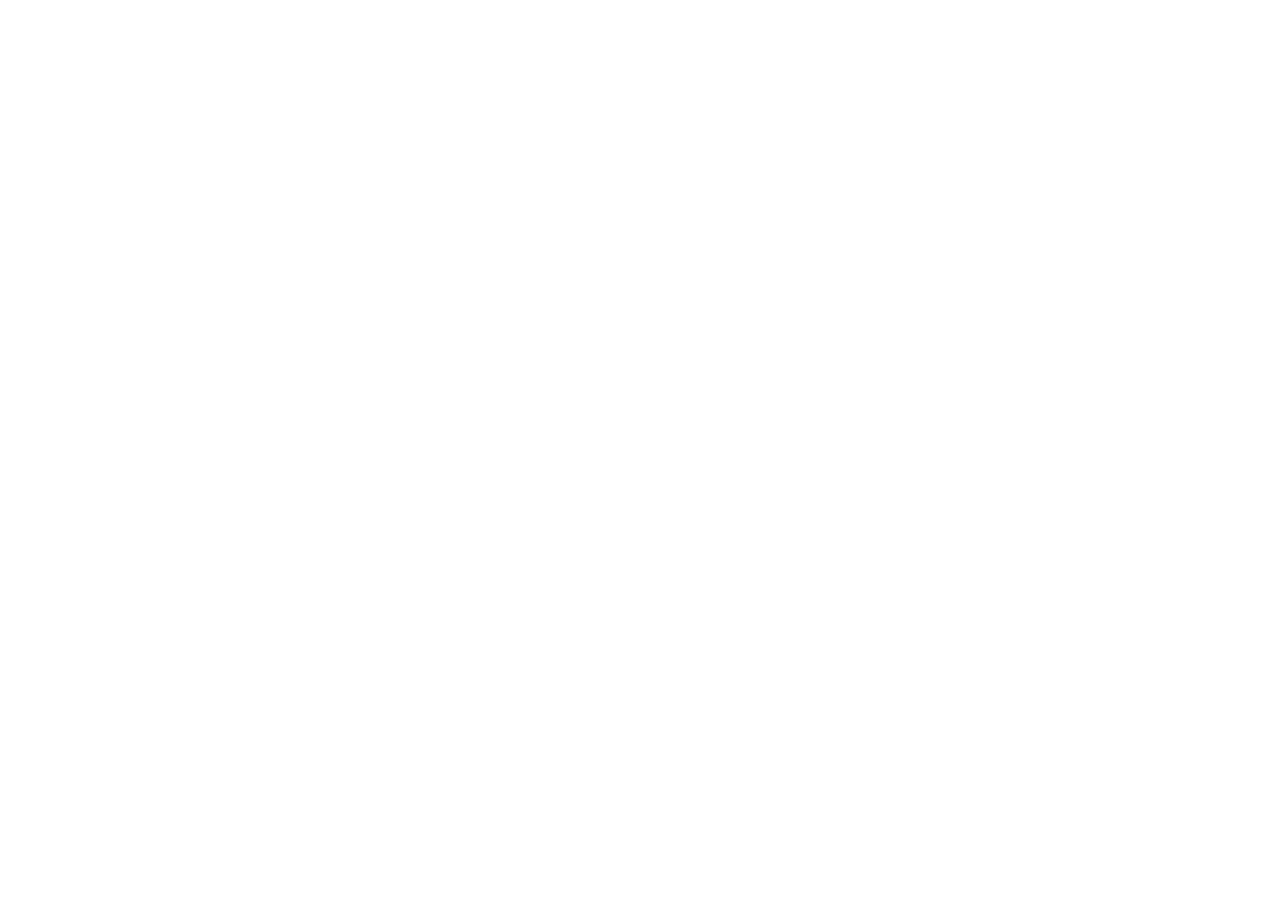
==== index.html @ c8a4242b "first commit" ====
<!DOCTYPE html>
<html lang="en">
<head>
    <meta charset="UTF-8">
    <meta name="viewport" content="width=device-width, initial-scale=1.0">
    <title>Document</title>
    <link rel="stylesheet" href="./main.css">
</head>
<body>
    
</body>
</html>
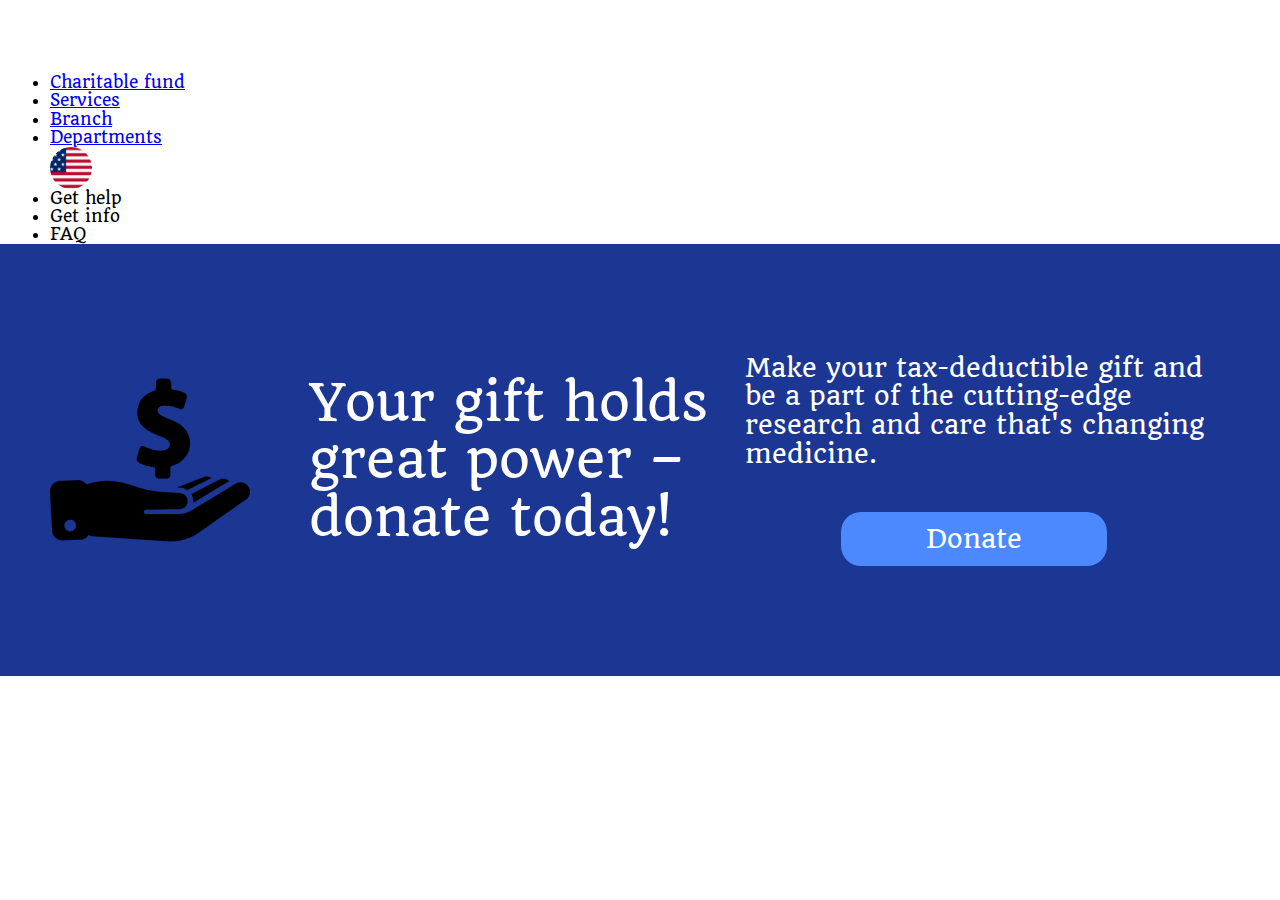
==== commit 8a7d4e69: "section added" ====
--- a/index.html
+++ b/index.html
@@ -1,12 +1,86 @@
 <!DOCTYPE html>
 <html lang="en">
+
 <head>
     <meta charset="UTF-8">
     <meta name="viewport" content="width=device-width, initial-scale=1.0">
     <title>Document</title>
     <link rel="stylesheet" href="./main.css">
 </head>
+
 <body>
-    
+    <header class="site-header">
+        <div class="container">
+            <div class="site-header__inner">
+                <div class="site-header__burger-btn">
+                    <img src="./images/burder-btn.svg" alt="burger btn">
+                </div>
+                <a href="./index.html" class="site-header__logo-link">
+                    <img src="./images/Online-clinic-logo.svg" alt="site logo image" class="site-header__logo-img">
+                </a>
+
+                <ul class="site-header__list">
+                    <li class="site-header__item">
+                        <a href="#" class="site-header__item-link">
+                            Charitable fund
+                        </a>
+                    </li>
+                    <li class="site-header__item">
+                        <a href="#" class="site-header__item-link">
+                            Services
+                        </a>
+                    </li>
+                    <li class="site-header__item">
+                        <a href="#" class="site-header__item-link">
+                            Branch
+                        </a>
+                    </li>
+                    <li class="site-header__item">
+                        <a href="#" class="site-header__item-link">
+                            Departments
+                        </a>
+                    </li>
+                </ul>
+
+                <div class="site-header__main">
+                    <div class="site-header__language-box">
+                        <div class="site-header__language-subitem">
+                            <img class="site-header__language-subitem-logo" src="./images/usa-logo.svg" alt="usa-logo">
+                            <img src="./images/vector-down.svg" alt="vector-down" class="site-header__language-subitem-img">
+                        </div>
+                        <ul class="sublist sublist-three">
+                            <li class="subitem">
+                                <a class="sublink">Get help</a>
+                            </li>
+                            <li class="subitem">
+                                <a class="sublink">Get info</a>
+                            </li>
+                            <li class="subitem">
+                                <a class="sublink">FAQ</a>
+                            </li>
+                        </ul>
+                    </div>
+                </div>
+            </div>
+        </div>
+    </header>
+
+    <main>
+        <section class="medicine-donate">
+            <div class="container">
+                <div class="medicine-donate_inner">
+                    <img src="./images/donate-money.png" alt="donate" class="medicine-donate_inner-img">
+                    <h2 class="medicine-donate_inner_title">Your gift holds great power – donate today!</h2>
+                    <div class="medicine-donate_inner-div">
+                        <p class="medicine-donate_inenr-text">Make your tax-deductible gift and be a part of the
+                            cutting-edge
+                            research and care that's changing medicine.</p>
+                        <button class="medicine-donate_inner_button">Donate</button>
+                    </div>
+                </div>
+            </div>
+        </section>
+    </main>
 </body>
+
 </html>--- a/main.css
+++ b/main.css
@@ -0,0 +1,486 @@
+/*! normalize.css v8.0.1 | MIT License | github.com/necolas/normalize.css */
+
+/* Document
+   ========================================================================== */
+
+/**
+ * 1. Correct the line height in all browsers.
+ * 2. Prevent adjustments of font size after orientation changes in iOS.
+ */
+
+html {
+  line-height: 1.15; /* 1 */
+  -webkit-text-size-adjust: 100%; /* 2 */
+}
+
+/* Sections
+   ========================================================================== */
+
+/**
+ * Remove the margin in all browsers.
+ */
+
+body {
+  margin: 0;
+}
+
+/**
+ * Render the `main` element consistently in IE.
+ */
+
+main {
+  display: block;
+}
+
+/**
+ * Correct the font size and margin on `h1` elements within `section` and
+ * `article` contexts in Chrome, Firefox, and Safari.
+ */
+
+h1 {
+  font-size: 2em;
+  margin: 0.67em 0;
+}
+
+/* Grouping content
+   ========================================================================== */
+
+/**
+ * 1. Add the correct box sizing in Firefox.
+ * 2. Show the overflow in Edge and IE.
+ */
+
+hr {
+  box-sizing: content-box; /* 1 */
+  height: 0; /* 1 */
+  overflow: visible; /* 2 */
+}
+
+/**
+ * 1. Correct the inheritance and scaling of font size in all browsers.
+ * 2. Correct the odd `em` font sizing in all browsers.
+ */
+
+pre {
+  font-family: monospace, monospace; /* 1 */
+  font-size: 1em; /* 2 */
+}
+
+/* Text-level semantics
+   ========================================================================== */
+
+/**
+ * Remove the gray background on active links in IE 10.
+ */
+
+a {
+  background-color: transparent;
+}
+
+/**
+ * 1. Remove the bottom border in Chrome 57-
+ * 2. Add the correct text decoration in Chrome, Edge, IE, Opera, and Safari.
+ */
+
+abbr[title] {
+  border-bottom: none; /* 1 */
+  text-decoration: underline; /* 2 */
+  text-decoration: underline dotted; /* 2 */
+}
+
+/**
+ * Add the correct font weight in Chrome, Edge, and Safari.
+ */
+
+b,
+strong {
+  font-weight: bolder;
+}
+
+/**
+ * 1. Correct the inheritance and scaling of font size in all browsers.
+ * 2. Correct the odd `em` font sizing in all browsers.
+ */
+
+code,
+kbd,
+samp {
+  font-family: monospace, monospace; /* 1 */
+  font-size: 1em; /* 2 */
+}
+
+/**
+ * Add the correct font size in all browsers.
+ */
+
+small {
+  font-size: 80%;
+}
+
+/**
+ * Prevent `sub` and `sup` elements from affecting the line height in
+ * all browsers.
+ */
+
+sub,
+sup {
+  font-size: 75%;
+  line-height: 0;
+  position: relative;
+  vertical-align: baseline;
+}
+
+sub {
+  bottom: -0.25em;
+}
+
+sup {
+  top: -0.5em;
+}
+
+/* Embedded content
+   ========================================================================== */
+
+/**
+ * Remove the border on images inside links in IE 10.
+ */
+
+img {
+  border-style: none;
+}
+
+/* Forms
+   ========================================================================== */
+
+/**
+ * 1. Change the font styles in all browsers.
+ * 2. Remove the margin in Firefox and Safari.
+ */
+
+button,
+input,
+optgroup,
+select,
+textarea {
+  font-family: inherit; /* 1 */
+  font-size: 100%; /* 1 */
+  line-height: 1.15; /* 1 */
+  margin: 0; /* 2 */
+}
+
+/**
+ * Show the overflow in IE.
+ * 1. Show the overflow in Edge.
+ */
+
+button,
+input {
+  /* 1 */
+  overflow: visible;
+}
+
+/**
+ * Remove the inheritance of text transform in Edge, Firefox, and IE.
+ * 1. Remove the inheritance of text transform in Firefox.
+ */
+
+button,
+select {
+  /* 1 */
+  text-transform: none;
+}
+
+/**
+ * Correct the inability to style clickable types in iOS and Safari.
+ */
+
+/**
+ * Remove the inner border and padding in Firefox.
+ */
+
+button::-moz-focus-inner,
+[type="button"]::-moz-focus-inner,
+[type="reset"]::-moz-focus-inner,
+[type="submit"]::-moz-focus-inner {
+  border-style: none;
+  padding: 0;
+}
+
+/**
+ * Restore the focus styles unset by the previous rule.
+ */
+
+button:-moz-focusring,
+[type="button"]:-moz-focusring,
+[type="reset"]:-moz-focusring,
+[type="submit"]:-moz-focusring {
+  outline: 1px dotted ButtonText;
+}
+
+/**
+ * Correct the padding in Firefox.
+ */
+
+fieldset {
+  padding: 0.35em 0.75em 0.625em;
+}
+
+/**
+ * 1. Correct the text wrapping in Edge and IE.
+ * 2. Correct the color inheritance from `fieldset` elements in IE.
+ * 3. Remove the padding so developers are not caught out when they zero out
+ *    `fieldset` elements in all browsers.
+ */
+
+legend {
+  box-sizing: border-box; /* 1 */
+  color: inherit; /* 2 */
+  display: table; /* 1 */
+  max-width: 100%; /* 1 */
+  padding: 0; /* 3 */
+  white-space: normal; /* 1 */
+}
+
+/**
+ * Add the correct vertical alignment in Chrome, Firefox, and Opera.
+ */
+
+progress {
+  vertical-align: baseline;
+}
+
+/**
+ * Remove the default vertical scrollbar in IE 10+.
+ */
+
+textarea {
+  overflow: auto;
+}
+
+/**
+ * 1. Add the correct box sizing in IE 10.
+ * 2. Remove the padding in IE 10.
+ */
+
+[type="checkbox"],
+[type="radio"] {
+  box-sizing: border-box; /* 1 */
+  padding: 0; /* 2 */
+}
+
+/**
+ * Correct the cursor style of increment and decrement buttons in Chrome.
+ */
+
+[type="number"]::-webkit-inner-spin-button,
+[type="number"]::-webkit-outer-spin-button {
+  height: auto;
+}
+
+/**
+ * 1. Correct the odd appearance in Chrome and Safari.
+ * 2. Correct the outline style in Safari.
+ */
+
+[type="search"] {
+  outline-offset: -2px; /* 2 */
+}
+
+/**
+ * Remove the inner padding in Chrome and Safari on macOS.
+ */
+
+[type="search"]::-webkit-search-decoration {
+  -webkit-appearance: none;
+}
+
+/**
+ * 1. Correct the inability to style clickable types in iOS and Safari.
+ * 2. Change font properties to `inherit` in Safari.
+ */
+
+::-webkit-file-upload-button {
+  -webkit-appearance: button; /* 1 */
+  font: inherit; /* 2 */
+}
+
+/* Interactive
+   ========================================================================== */
+
+/*
+ * Add the correct display in Edge, IE 10+, and Firefox.
+ */
+
+details {
+  display: block;
+}
+
+/*
+ * Add the correct display in all browsers.
+ */
+
+summary {
+  display: list-item;
+}
+
+/* Misc
+   ========================================================================== */
+
+/**
+ * Add the correct display in IE 10+.
+ */
+
+template {
+  display: none;
+}
+
+/**
+ * Add the correct display in IE 10.
+ */
+
+[hidden] {
+  display: none;
+}
+:root {
+  --font-family: "Poppins", sans-serif;
+  --second-family: "Quando", sans-serif;
+}
+@font-face {
+  font-family: "Quando";
+  src: url("./fonts/Quando-Regular.woff2") format("woff2"),
+    url("./fonts/Quando-Regular.woff") format("woff");
+  font-weight: normal;
+  font-style: normal;
+  font-display: swap;
+}
+
+@font-face {
+  font-family: "Poppins";
+  src: url("./fonts/Poppins-Bold.woff2") format("woff2"),
+    url("./fonts/Poppins-Bold.woff") format("woff");
+  font-weight: bold;
+  font-style: normal;
+  font-display: swap;
+}
+
+@font-face {
+  font-family: "Poppins";
+  src: url("./fonts/Poppins-ExtraBold.woff2") format("woff2"),
+    url("./fonts/Poppins-ExtraBold.woff") format("woff");
+  font-weight: bold;
+  font-style: normal;
+  font-display: swap;
+}
+
+@font-face {
+  font-family: "Poppins";
+  src: url("./fonts/Poppins-Light.woff2") format("woff2"),
+    url("./fonts/Poppins-Light.woff") format("woff");
+  font-weight: 300;
+  font-style: normal;
+  font-display: swap;
+}
+
+@font-face {
+  font-family: "Poppins";
+  src: url("./fonts/Poppins-Medium.woff2") format("woff2"),
+    url("./fonts/Poppins-Medium.woff") format("woff");
+  font-weight: 500;
+  font-style: normal;
+  font-display: swap;
+}
+
+@font-face {
+  font-family: "Poppins";
+  src: url("./fonts/Poppins-Regular.woff2") format("woff2"),
+    url("./fonts/Poppins-Regular.woff") format("woff");
+  font-weight: normal;
+  font-style: normal;
+  font-display: swap;
+}
+
+@font-face {
+  font-family: "Poppins";
+  src: url("./fonts/Poppins-SemiBold.woff2") format("woff2"),
+    url("./fonts/Poppins-SemiBold.woff") format("woff");
+  font-weight: 600;
+  font-style: normal;
+  font-display: swap;
+}
+*,
+*::before,
+*::after {
+  margin: 0;
+  padding: 0;
+  box-sizing: border-box;
+}
+body {
+  font-family: "Poppins", "Arial", sans-serif;
+  font-family: "Quando", "Arial", sans-serif;
+  overflow-x: hidden;
+}
+img {
+  vertical-align: middle;
+  object-fit: cover;
+}
+.container {
+  max-width: 1400px;
+  width: 100%;
+  padding: 0 50px;
+  margin: 0 auto;
+}
+/* SITE-HEADER started */
+/* SITE-HEADER ended */
+
+/* MED-DONATE started */
+.medicine-donate_inner {
+  display: flex;
+  align-items: center;
+  justify-content: center;
+  padding-top: 110px;
+  padding-bottom: 110px;
+}
+.medicine-donate {
+  background: #1c3693;
+}
+.medicine-donate_inner-img {
+  width: 200px;
+  height: 200px;
+  margin-right: 59px;
+}
+
+.medicine-donate_inner_title {
+  font-family: var(--second-family);
+  font-weight: 400;
+  font-size: 50px;
+  color: #fff;
+  text-align: left;
+  max-width: 408px;
+}
+
+.medicine-donate_inenr-text {
+  font-family: var(--second-family);
+  font-weight: 400;
+  font-size: 25px;
+  color: #fff;
+  text-align: start;
+  margin-left: 28px;
+  max-width: 533px;
+  margin-bottom: 43px;
+}
+
+.medicine-donate_inner_button {
+  border-radius: 20px;
+  background-color: #4c89ff;
+  padding: 13px 85px;
+  border: none;
+  font-family: var(--font7);
+  font-weight: 400;
+  font-size: 25px;
+  color: #fff;
+}
+
+.medicine-donate_inner-div {
+  text-align: center;
+}
+/* MED-DONATE ended */
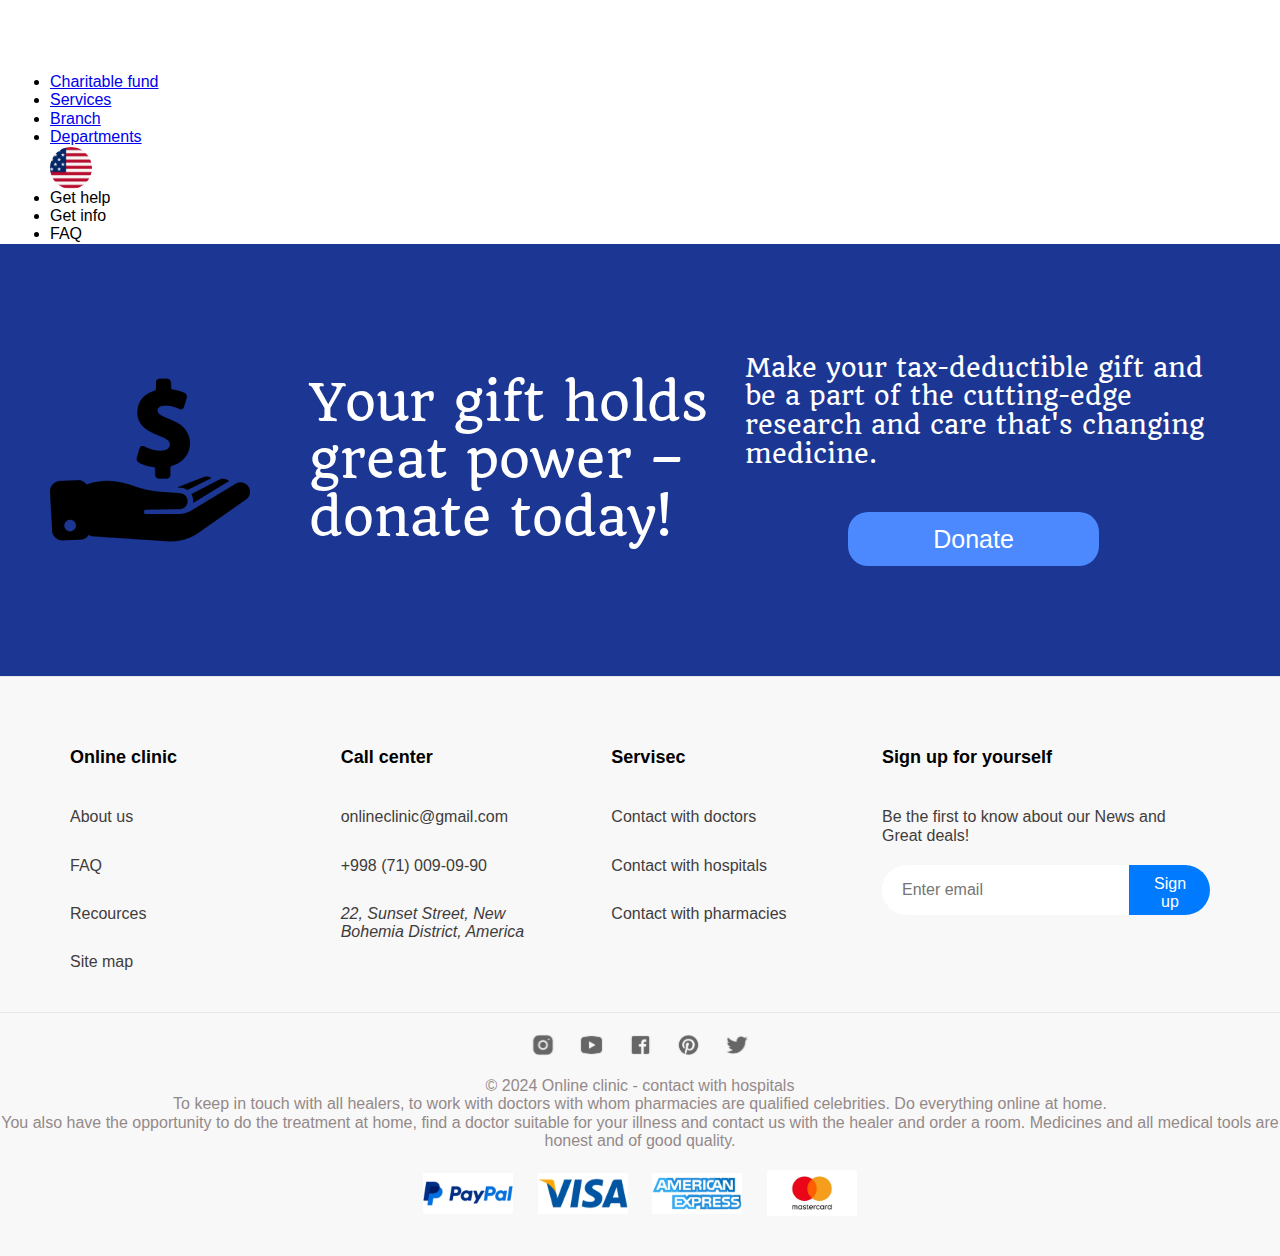
==== commit 65102201: "name added" ====
--- a/index.html
+++ b/index.html
@@ -81,6 +81,67 @@
             </div>
         </section>
     </main>
+
+    
+    <footer>
+        <div class="footer-container">
+            <div class="footer-section">
+                <h3>Online clinic</h3>
+                <ul>
+                    <li><a href="#">About us</a></li>
+                    <li><a href="#">FAQ</a></li>
+                    <li><a href="#">Recources</a></li>
+                    <li><a href="#">Site map</a></li>
+                </ul>
+            </div>
+            <div class="footer-section">
+                <h3>Call center</h3>
+                <ul>
+                    <li><a href="mailto:onlineclinic@gmail.com">onlineclinic@gmail.com</a></li>
+                    <li><a href="tel:+998710090990">+998 (71) 009-09-90</a></li>
+                    <li><address>22, Sunset Street, New Bohemia District, America</address></li>
+                </ul>
+            </div>
+            <div class="footer-section">
+                <h3>Servisec</h3>
+                <ul>
+                    <li><a href="#">Contact with doctors</a></li>
+                    <li><a href="#">Contact with hospitals</a></li>
+                    <li><a href="#">Contact with pharmacies</a></li>
+                </ul>
+            </div>
+            <div class="footer-section">
+                <h3>Sign up for yourself</h3>
+                <p>Be the first to know about our News and Great deals!</p>
+                <form class="signup-form">
+                    <input type="email" placeholder="Enter email" class="signup-input">
+                    <button type="submit" class="signup-button">Sign up</button>
+                </form>
+            </div>
+        </div>
+        <div class="footer-bottom">
+            <div class="footer-social">
+                <a href="#"><img src="images/icons/instagram.svg" alt="Instagram"></a>
+                <a href="#"><img src="images/icons/youtube.svg" alt="YouTube"></a>
+                <a href="#"><img src="images/icons/facebook.svg" alt="Facebook"></a>
+                <a href="#"><img src="images/icons/pinterest.svg" alt="Pinterest"></a>
+                <a href="#"><img src="images/icons/twiter.svg" alt="Twitter"></a>
+            </div>
+            <p>&copy; 2024 Online clinic - contact with hospitals</p>
+            <p>
+                To keep in touch with all healers, to work with doctors with whom pharmacies are qualified celebrities. Do everything online at home.<br>
+                You also have the opportunity to do the treatment at home, find a doctor suitable for your illness and contact us with the healer and order a room.
+                Medicines and all medical tools are honest and of good quality.
+            </p>
+            <div class="footer-payment">
+                <img src="images/icons/paypal.svg" alt="PayPal">
+                <img src="images/icons/visa.svg" alt="Visa">
+                <img src="images/icons/AmericaExpress.svg" alt="American Express">
+                <img src="images/icons/mastercard.svg" alt="MasterCard">
+            </div>
+        </div>
+    </footer>
+
 </body>
 
 </html>--- a/main.css
+++ b/main.css
@@ -8,7 +8,7 @@
  * 2. Prevent adjustments of font size after orientation changes in iOS.
  */
 
-html {
+ html {
   line-height: 1.15; /* 1 */
   -webkit-text-size-adjust: 100%; /* 2 */
 }
@@ -484,3 +484,125 @@
   text-align: center;
 }
 /* MED-DONATE ended */
+body {
+  font-family: Arial, sans-serif;
+}
+
+footer {
+  background-color: #f8f8f8;
+  padding: 40px 0;
+  border-top: 1px solid #e7e7e7;
+}
+
+.footer-container {
+  display: flex;
+  justify-content: space-around;
+  max-width: 1200px;
+  margin: auto;
+}
+
+.footer-section {
+  flex: 1;
+  margin: 0 20px;
+  margin-top: 20px;
+}
+
+.footer-section h3 {
+  padding: 10px;
+  font-size: 18px;
+  margin-bottom: 20px;
+}
+
+.footer-section ul {
+  list-style: none;
+  padding: 0;
+  color: #413c3c;
+}
+
+.footer-section ul li {
+  margin-bottom: 10px;
+  padding: 10px;
+  color: #413c3c;
+}
+
+.footer-section ul li a {
+  text-decoration: none;
+  color: #413c3c;
+}
+
+.footer-section p{
+  padding: 10px;
+  color: #413c3c;
+}
+
+.footer-section form {
+  padding: 10px;
+  display: flex;
+
+}
+
+.footer-section .signup-input {
+  padding: 10px 20px;
+  background-color: #ffffff;
+  border: none;
+  color: white;
+  border-bottom: #000;
+  border-radius: 30px 0 0 30px;
+  border-right: 1px solid #007bff;
+  outline: none;
+  flex: 1;
+  font-size: 16px;
+}
+
+
+
+.footer-section .signup-button {
+  padding: 10px 20px;
+  width: 80px;
+  height: 50px;
+  background-color: #007bff;
+  border: none;
+  color: white;
+  cursor: pointer;
+  font-size: 16px;
+  border-radius: 0 25px 25px 0;
+}
+
+.footer-section .signup-button:hover {
+  background-color: #0056b3;
+}
+
+
+.footer-bottom {
+  text-align: center;
+  margin-top: 20px;
+  padding-top: 20px;
+  border-top: 1px solid #e7e7e7;
+}
+
+.footer-social {
+  margin-bottom: 20px;
+}
+
+.footer-social a {
+  margin: 0 10px;
+  display: inline-block;
+}
+
+.footer-social img {
+  width: 24px;
+  height: 24px;
+}
+
+.footer-payment {
+  margin-top: 20px;
+}
+
+.footer-payment img {
+  margin: 0 10px;
+  width: 90px;
+  height: auto;
+}
+.footer-bottom p{
+  color: #948989;
+}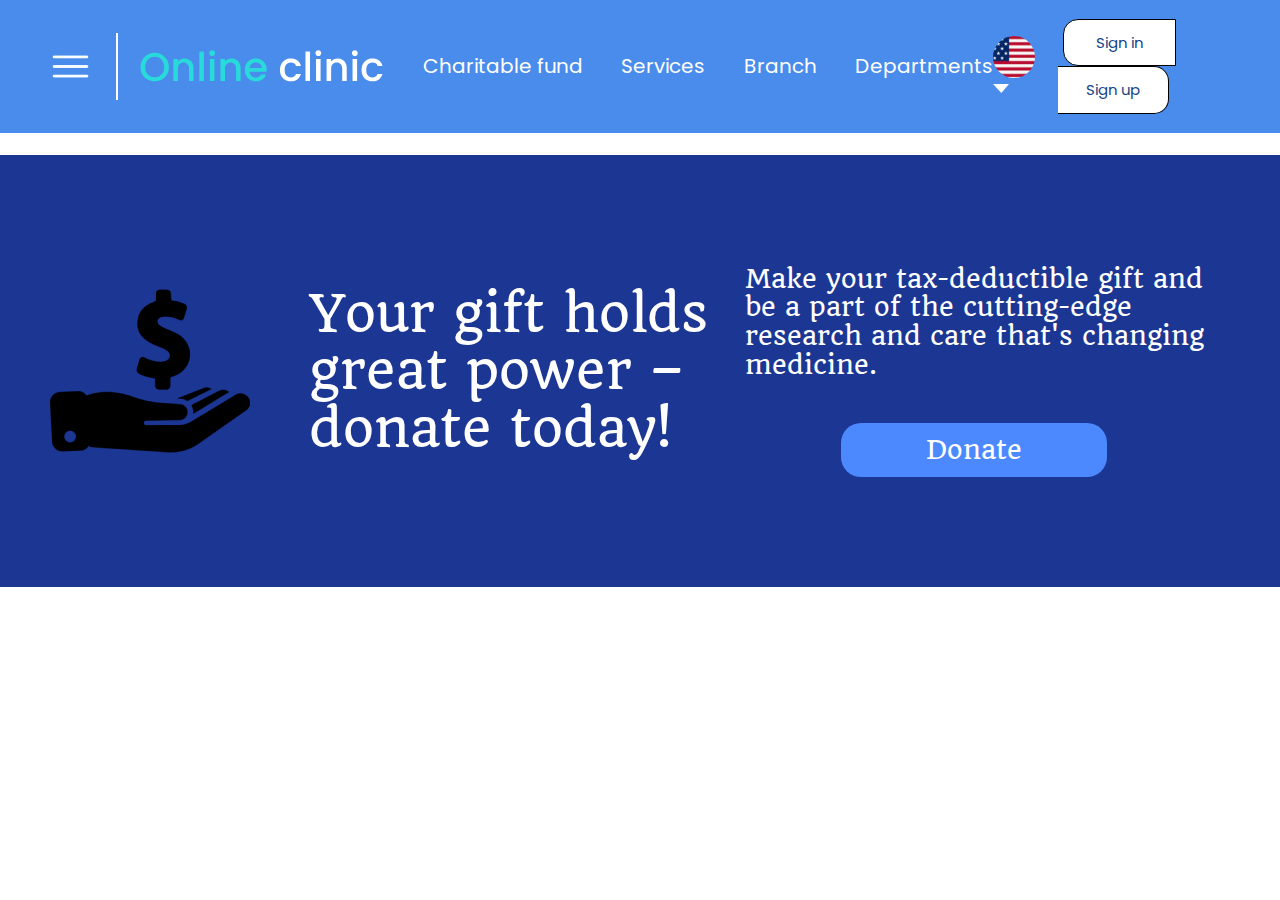
==== commit 3d3b56b4: "header add" ====
--- a/index.html
+++ b/index.html
@@ -12,11 +12,11 @@
     <header class="site-header">
         <div class="container">
             <div class="site-header__inner">
-                <div class="site-header__burger-btn">
-                    <img src="./images/burder-btn.svg" alt="burger btn">
+                <div class="site-header__burger-btn-box">
+                    <img class="site-header__burger-btn" src="./images/burder-btn.svg" alt="burger btn">
                 </div>
                 <a href="./index.html" class="site-header__logo-link">
-                    <img src="./images/Online-clinic-logo.svg" alt="site logo image" class="site-header__logo-img">
+                    <img src="./images/Online-clinic.svg" alt="site logo image" class="site-header__logo-img">
                 </a>
 
                 <ul class="site-header__list">
@@ -45,20 +45,19 @@
                 <div class="site-header__main">
                     <div class="site-header__language-box">
                         <div class="site-header__language-subitem">
-                            <img class="site-header__language-subitem-logo" src="./images/usa-logo.svg" alt="usa-logo">
-                            <img src="./images/vector-down.svg" alt="vector-down" class="site-header__language-subitem-img">
+                            <img width="42" height="42" class="site-header__language-subitem-logo"
+                                src="./images/usa-logo.svg" alt="usa-logo">
+                            <img width="16" height="9" src="./images/vector-down.svg" alt="vector-down"
+                                class="site-header__language-subitem-img">
                         </div>
-                        <ul class="sublist sublist-three">
-                            <li class="subitem">
-                                <a class="sublink">Get help</a>
-                            </li>
-                            <li class="subitem">
-                                <a class="sublink">Get info</a>
-                            </li>
-                            <li class="subitem">
-                                <a class="sublink">FAQ</a>
-                            </li>
-                        </ul>
+                    </div>
+                    <div class="site-header__form-box">
+                        <a href="#" class="site-header__form-box-sign">
+                            <button class="btn-sign">Sign in</button>
+                        </a>
+                        <a href="#" class="site-header__form-box-log">
+                            <button class="btn-log">Sign up</button>
+                        </a>
                     </div>
                 </div>
             </div>
@@ -81,67 +80,6 @@
             </div>
         </section>
     </main>
-
-    
-    <footer>
-        <div class="footer-container">
-            <div class="footer-section">
-                <h3>Online clinic</h3>
-                <ul>
-                    <li><a href="#">About us</a></li>
-                    <li><a href="#">FAQ</a></li>
-                    <li><a href="#">Recources</a></li>
-                    <li><a href="#">Site map</a></li>
-                </ul>
-            </div>
-            <div class="footer-section">
-                <h3>Call center</h3>
-                <ul>
-                    <li><a href="mailto:onlineclinic@gmail.com">onlineclinic@gmail.com</a></li>
-                    <li><a href="tel:+998710090990">+998 (71) 009-09-90</a></li>
-                    <li><address>22, Sunset Street, New Bohemia District, America</address></li>
-                </ul>
-            </div>
-            <div class="footer-section">
-                <h3>Servisec</h3>
-                <ul>
-                    <li><a href="#">Contact with doctors</a></li>
-                    <li><a href="#">Contact with hospitals</a></li>
-                    <li><a href="#">Contact with pharmacies</a></li>
-                </ul>
-            </div>
-            <div class="footer-section">
-                <h3>Sign up for yourself</h3>
-                <p>Be the first to know about our News and Great deals!</p>
-                <form class="signup-form">
-                    <input type="email" placeholder="Enter email" class="signup-input">
-                    <button type="submit" class="signup-button">Sign up</button>
-                </form>
-            </div>
-        </div>
-        <div class="footer-bottom">
-            <div class="footer-social">
-                <a href="#"><img src="images/icons/instagram.svg" alt="Instagram"></a>
-                <a href="#"><img src="images/icons/youtube.svg" alt="YouTube"></a>
-                <a href="#"><img src="images/icons/facebook.svg" alt="Facebook"></a>
-                <a href="#"><img src="images/icons/pinterest.svg" alt="Pinterest"></a>
-                <a href="#"><img src="images/icons/twiter.svg" alt="Twitter"></a>
-            </div>
-            <p>&copy; 2024 Online clinic - contact with hospitals</p>
-            <p>
-                To keep in touch with all healers, to work with doctors with whom pharmacies are qualified celebrities. Do everything online at home.<br>
-                You also have the opportunity to do the treatment at home, find a doctor suitable for your illness and contact us with the healer and order a room.
-                Medicines and all medical tools are honest and of good quality.
-            </p>
-            <div class="footer-payment">
-                <img src="images/icons/paypal.svg" alt="PayPal">
-                <img src="images/icons/visa.svg" alt="Visa">
-                <img src="images/icons/AmericaExpress.svg" alt="American Express">
-                <img src="images/icons/mastercard.svg" alt="MasterCard">
-            </div>
-        </div>
-    </footer>
-
 </body>
 
 </html>--- a/main.css
+++ b/main.css
@@ -8,7 +8,7 @@
  * 2. Prevent adjustments of font size after orientation changes in iOS.
  */
 
- html {
+html {
   line-height: 1.15; /* 1 */
   -webkit-text-size-adjust: 100%; /* 2 */
 }
@@ -423,6 +423,15 @@
   vertical-align: middle;
   object-fit: cover;
 }
+.visually-hidden {
+  clip: rect(0 0 0 0);
+  clip-path: inset(50%);
+  height: 1px;
+  overflow: hidden;
+  position: absolute;
+  white-space: nowrap;
+  width: 1px;
+}
 .container {
   max-width: 1400px;
   width: 100%;
@@ -430,6 +439,86 @@
   margin: 0 auto;
 }
 /* SITE-HEADER started */
+.site-header {
+  background-color: #498cec;
+  margin-bottom: 22px;
+}
+.site-header__inner {
+  display: flex;
+  align-items: center;
+  padding: 19px 0;
+}
+.site-header__burger-btn-box {
+  padding-top: 13px;
+  padding-bottom: 13px;
+  padding-right: 25px;
+  border-right: 2px solid #fff;
+}
+.site-header__burger-btn {
+  width: 41px;
+  height: 41px;
+}
+.site-header__logo-link {
+  display: inline-block;
+  text-decoration: none;
+  margin-left: 22px;
+}
+.site-header__list {
+  margin-left: 40px;
+  display: flex;
+  align-items: center;
+  max-width: 570px;
+  width: 100%;
+  justify-content: space-between;
+  list-style-type: none;
+}
+.site-header__item-link {
+  text-decoration: none;
+  font-family: var(--font-family);
+  font-weight: 400;
+  font-size: 20px;
+  color: #fff;
+}
+.site-header__main {
+  display: flex;
+  align-items: center;
+  margin-left: auto;
+}
+.site-header__form-box {
+  margin-left: 23px;
+}
+.site-header__form-box-sign {
+  display: inline-block;
+  text-decoration: none;
+}
+.btn-sign {
+  font-family: var(--font-family);
+  font-weight: 400;
+  font-size: 15px;
+  color: #154488;
+  padding: 14px 32px;
+  background-color: #fff;
+  border: 1px solid #000;
+  border-top-left-radius: 15px;
+  border-bottom-left-radius: 15px;
+}
+.site-header__form-box-log {
+  display: inline-block;
+  text-decoration: none;
+}
+.btn-log {
+  font-family: var(--font-family);
+  font-weight: 400;
+  font-size: 15px;
+  color: #154488;
+  background-color: #fff;
+  border: 1px solid #000;
+  padding: 14px 28px;
+  border-left: none;
+  border-top-right-radius: 15px;
+  border-bottom-right-radius: 15px;
+  margin-left: -5px;
+}
 /* SITE-HEADER ended */
 
 /* MED-DONATE started */
@@ -484,125 +573,4 @@
   text-align: center;
 }
 /* MED-DONATE ended */
-body {
-  font-family: Arial, sans-serif;
-}
-
-footer {
-  background-color: #f8f8f8;
-  padding: 40px 0;
-  border-top: 1px solid #e7e7e7;
-}
-
-.footer-container {
-  display: flex;
-  justify-content: space-around;
-  max-width: 1200px;
-  margin: auto;
-}
-
-.footer-section {
-  flex: 1;
-  margin: 0 20px;
-  margin-top: 20px;
-}
-
-.footer-section h3 {
-  padding: 10px;
-  font-size: 18px;
-  margin-bottom: 20px;
-}
-
-.footer-section ul {
-  list-style: none;
-  padding: 0;
-  color: #413c3c;
-}
-
-.footer-section ul li {
-  margin-bottom: 10px;
-  padding: 10px;
-  color: #413c3c;
-}
-
-.footer-section ul li a {
-  text-decoration: none;
-  color: #413c3c;
-}
-
-.footer-section p{
-  padding: 10px;
-  color: #413c3c;
-}
-
-.footer-section form {
-  padding: 10px;
-  display: flex;
-
-}
-
-.footer-section .signup-input {
-  padding: 10px 20px;
-  background-color: #ffffff;
-  border: none;
-  color: white;
-  border-bottom: #000;
-  border-radius: 30px 0 0 30px;
-  border-right: 1px solid #007bff;
-  outline: none;
-  flex: 1;
-  font-size: 16px;
-}
-
-
-
-.footer-section .signup-button {
-  padding: 10px 20px;
-  width: 80px;
-  height: 50px;
-  background-color: #007bff;
-  border: none;
-  color: white;
-  cursor: pointer;
-  font-size: 16px;
-  border-radius: 0 25px 25px 0;
-}
-
-.footer-section .signup-button:hover {
-  background-color: #0056b3;
-}
-
-
-.footer-bottom {
-  text-align: center;
-  margin-top: 20px;
-  padding-top: 20px;
-  border-top: 1px solid #e7e7e7;
-}
-
-.footer-social {
-  margin-bottom: 20px;
-}
-
-.footer-social a {
-  margin: 0 10px;
-  display: inline-block;
-}
-
-.footer-social img {
-  width: 24px;
-  height: 24px;
-}
-
-.footer-payment {
-  margin-top: 20px;
-}
-
-.footer-payment img {
-  margin: 0 10px;
-  width: 90px;
-  height: auto;
-}
-.footer-bottom p{
-  color: #948989;
-}+
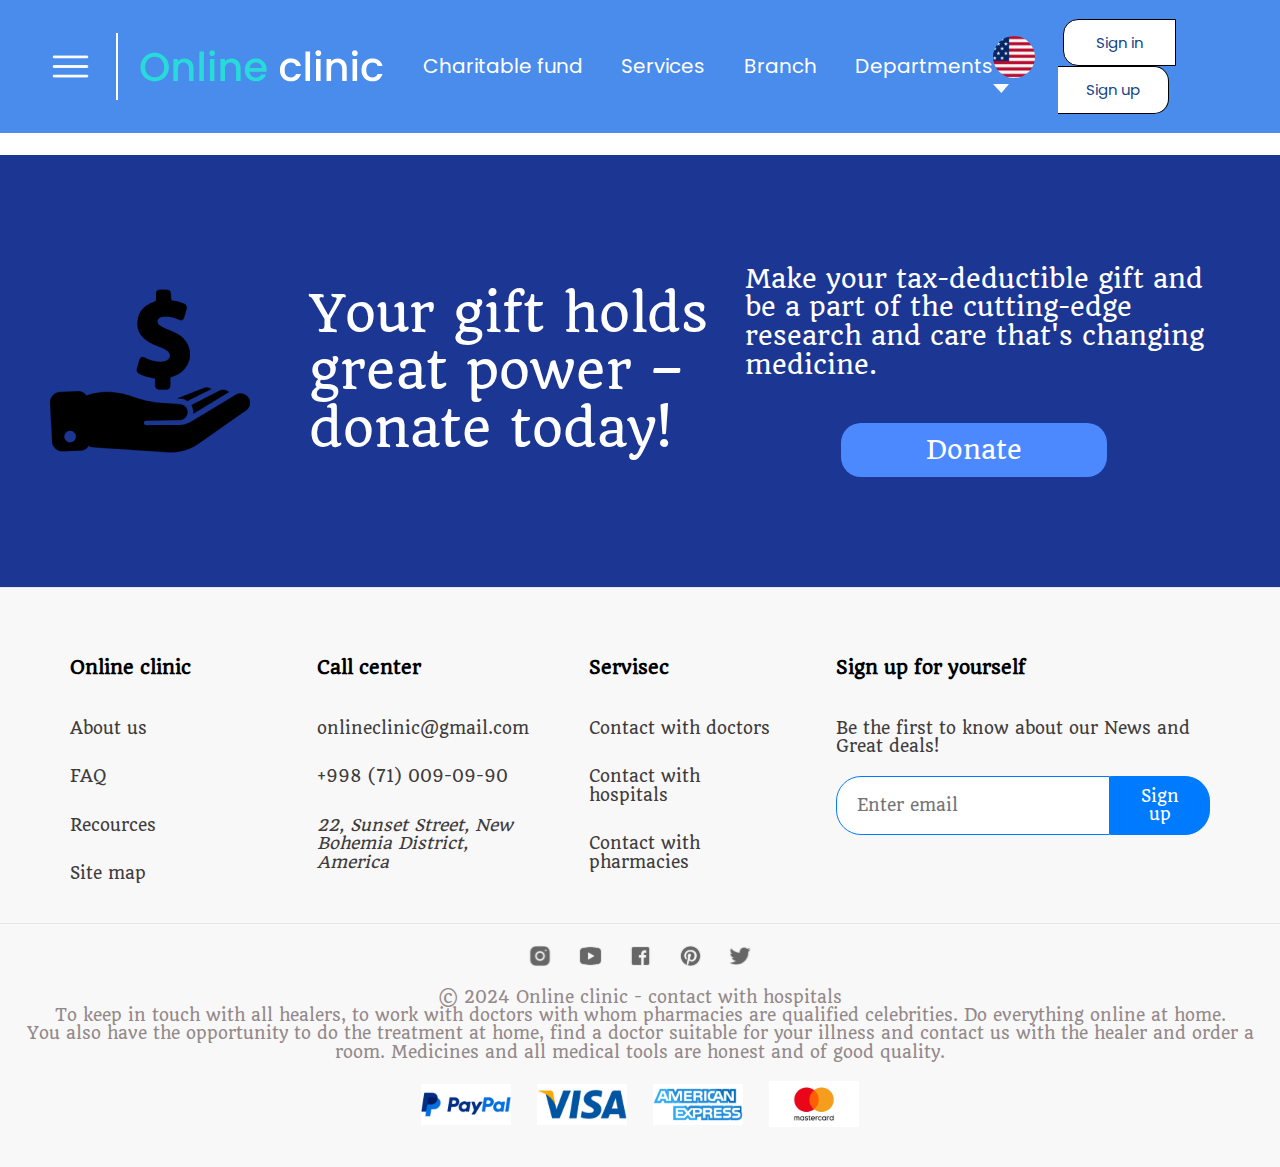
==== commit dc7e8dfe: "Merge branch 'main' into header" ====
--- a/index.html
+++ b/index.html
@@ -80,6 +80,67 @@
             </div>
         </section>
     </main>
+
+    
+    <footer>
+        <div class="footer-container">
+            <div class="footer-section">
+                <h3>Online clinic</h3>
+                <ul>
+                    <li><a href="#">About us</a></li>
+                    <li><a href="#">FAQ</a></li>
+                    <li><a href="#">Recources</a></li>
+                    <li><a href="#">Site map</a></li>
+                </ul>
+            </div>
+            <div class="footer-section">
+                <h3>Call center</h3>
+                <ul>
+                    <li><a href="mailto:onlineclinic@gmail.com">onlineclinic@gmail.com</a></li>
+                    <li><a href="tel:+998710090990">+998 (71) 009-09-90</a></li>
+                    <li><address>22, Sunset Street, New Bohemia District, America</address></li>
+                </ul>
+            </div>
+            <div class="footer-section">
+                <h3>Servisec</h3>
+                <ul>
+                    <li><a href="#">Contact with doctors</a></li>
+                    <li><a href="#">Contact with hospitals</a></li>
+                    <li><a href="#">Contact with pharmacies</a></li>
+                </ul>
+            </div>
+            <div class="footer-section">
+                <h3>Sign up for yourself</h3>
+                <p>Be the first to know about our News and Great deals!</p>
+                <form class="signup-form">
+                    <input type="email" placeholder="Enter email" class="signup-input">
+                    <button type="submit" class="signup-button">Sign up</button>
+                </form>
+            </div>
+        </div>
+        <div class="footer-bottom">
+            <div class="footer-social">
+                <a href="#"><img src="images/icons/instagram.svg" alt="Instagram"></a>
+                <a href="#"><img src="images/icons/youtube.svg" alt="YouTube"></a>
+                <a href="#"><img src="images/icons/facebook.svg" alt="Facebook"></a>
+                <a href="#"><img src="images/icons/pinterest.svg" alt="Pinterest"></a>
+                <a href="#"><img src="images/icons/twiter.svg" alt="Twitter"></a>
+            </div>
+            <p>&copy; 2024 Online clinic - contact with hospitals</p>
+            <p>
+                To keep in touch with all healers, to work with doctors with whom pharmacies are qualified celebrities. Do everything online at home.<br>
+                You also have the opportunity to do the treatment at home, find a doctor suitable for your illness and contact us with the healer and order a room.
+                Medicines and all medical tools are honest and of good quality.
+            </p>
+            <div class="footer-payment">
+                <img src="images/icons/paypal.svg" alt="PayPal">
+                <img src="images/icons/visa.svg" alt="Visa">
+                <img src="images/icons/AmericaExpress.svg" alt="American Express">
+                <img src="images/icons/mastercard.svg" alt="MasterCard">
+            </div>
+        </div>
+    </footer>
+
 </body>
 
 </html>--- a/main.css
+++ b/main.css
@@ -8,7 +8,7 @@
  * 2. Prevent adjustments of font size after orientation changes in iOS.
  */
 
-html {
+ html {
   line-height: 1.15; /* 1 */
   -webkit-text-size-adjust: 100%; /* 2 */
 }
@@ -572,5 +572,119 @@
 .medicine-donate_inner-div {
   text-align: center;
 }
-/* MED-DONATE ended */
-
+
+footer {
+  background-color: #f8f8f8;
+  padding: 40px 0;
+  border-top: 1px solid #e7e7e7;
+}
+
+.footer-container {
+  display: flex;
+  justify-content: space-around;
+  max-width: 1200px;
+  margin: auto;
+}
+
+.footer-section {
+  flex: 1;
+  margin: 0 20px;
+  margin-top: 20px;
+}
+
+.footer-section h3 {
+  padding: 10px;
+  font-size: 18px;
+  margin-bottom: 20px;
+}
+
+.footer-section ul {
+  list-style: none;
+  padding: 0;
+  color: #413c3c;
+}
+
+.footer-section ul li {
+  margin-bottom: 10px;
+  padding: 10px;
+  color: #413c3c;
+}
+
+.footer-section ul li a {
+  text-decoration: none;
+  color: #413c3c;
+}
+
+.footer-section p{
+  padding: 10px;
+  color: #413c3c;
+}
+
+.footer-section form {
+  padding: 10px;
+  display: flex;
+
+}
+
+.footer-section .signup-input {
+  padding: 10px 20px;
+  background-color: #ffffff;
+  border: 1px solid #007bff;
+  color: #333;
+  border-radius: 25px 0 0 25px;
+  outline: none;
+  flex: 1;
+  font-size: 16px;
+}
+
+.footer-section .signup-button {
+  width: 100px;
+  padding: 10px 20px;
+  background-color: #007bff;
+  border: 1px solid #007bff;
+  color: white;
+  cursor: pointer;
+  font-size: 16px;
+  border-radius: 0 25px 25px 0;
+  outline: none;
+}
+
+.footer-section .signup-button:hover {
+  background-color: #0056b3;
+}
+
+
+
+.footer-bottom {
+  text-align: center;
+  margin-top: 20px;
+  padding-top: 20px;
+  border-top: 1px solid #e7e7e7;
+}
+
+.footer-social {
+  margin-bottom: 20px;
+}
+
+.footer-social a {
+  margin: 0 10px;
+  display: inline-block;
+}
+
+.footer-social img {
+  width: 24px;
+  height: 24px;
+}
+
+.footer-payment {
+  margin-top: 20px;
+}
+
+.footer-payment img {
+  margin: 0 10px;
+  width: 90px;
+  height: auto;
+}
+.footer-bottom p{
+  color: #948989;
+}
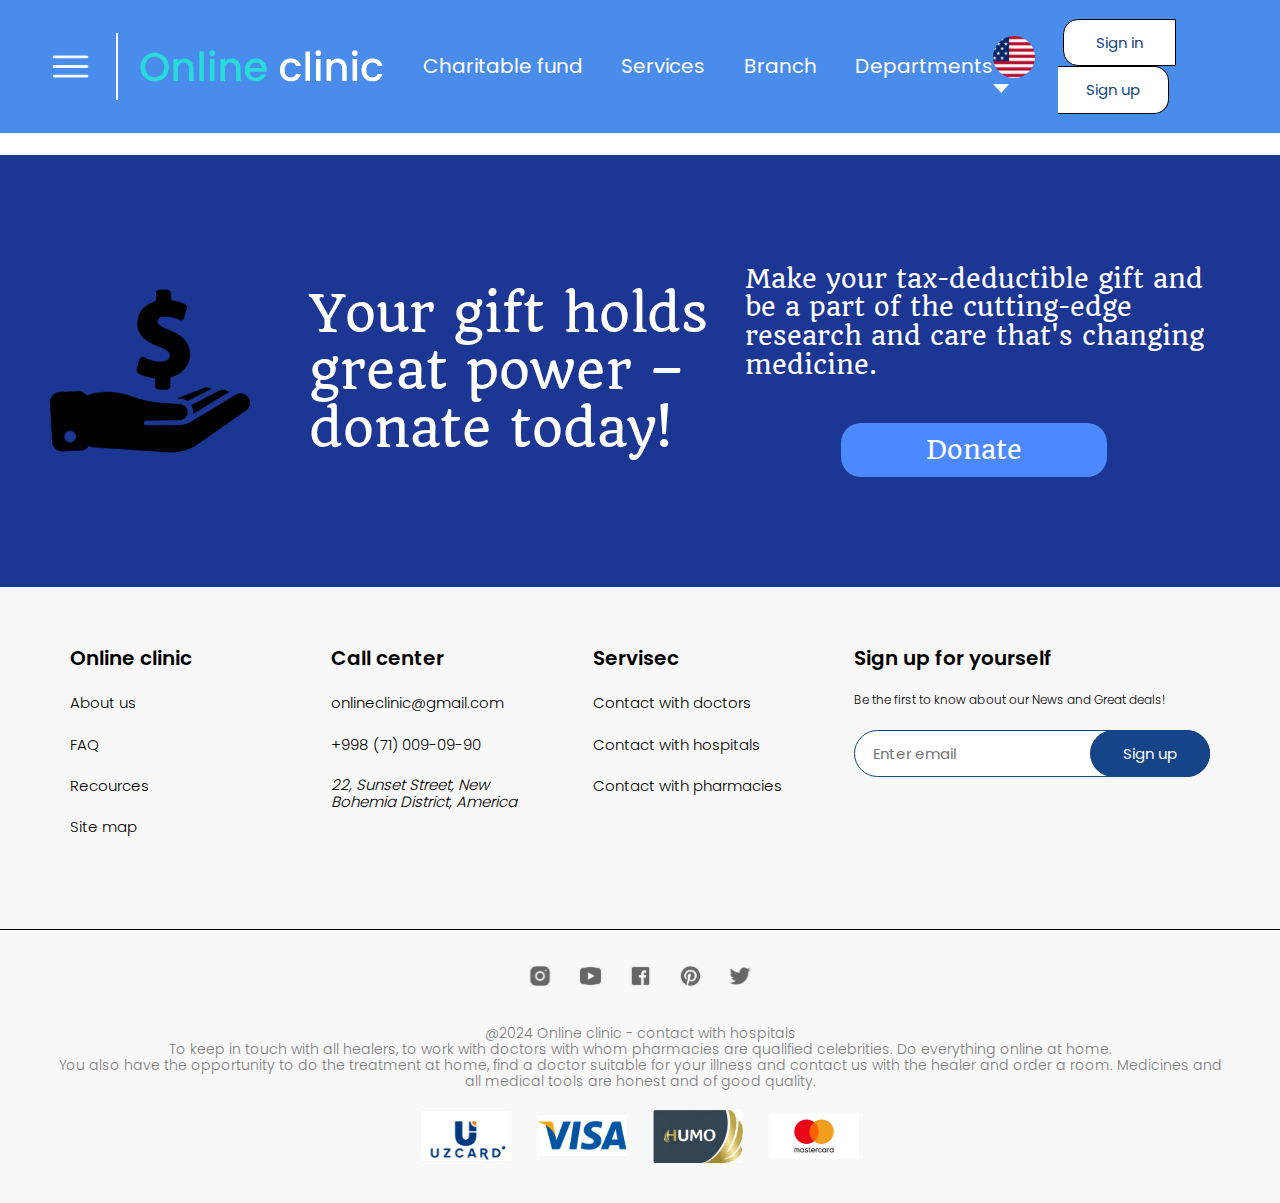
==== commit 45372ae0: "footer rename" ====
--- a/index.html
+++ b/index.html
@@ -81,64 +81,75 @@
         </section>
     </main>
 
-    
+
     <footer>
-        <div class="footer-container">
-            <div class="footer-section">
-                <h3>Online clinic</h3>
-                <ul>
-                    <li><a href="#">About us</a></li>
-                    <li><a href="#">FAQ</a></li>
-                    <li><a href="#">Recources</a></li>
-                    <li><a href="#">Site map</a></li>
-                </ul>
-            </div>
-            <div class="footer-section">
-                <h3>Call center</h3>
-                <ul>
-                    <li><a href="mailto:onlineclinic@gmail.com">onlineclinic@gmail.com</a></li>
-                    <li><a href="tel:+998710090990">+998 (71) 009-09-90</a></li>
-                    <li><address>22, Sunset Street, New Bohemia District, America</address></li>
-                </ul>
-            </div>
-            <div class="footer-section">
-                <h3>Servisec</h3>
-                <ul>
-                    <li><a href="#">Contact with doctors</a></li>
-                    <li><a href="#">Contact with hospitals</a></li>
-                    <li><a href="#">Contact with pharmacies</a></li>
-                </ul>
-            </div>
-            <div class="footer-section">
-                <h3>Sign up for yourself</h3>
-                <p>Be the first to know about our News and Great deals!</p>
-                <form class="signup-form">
-                    <input type="email" placeholder="Enter email" class="signup-input">
-                    <button type="submit" class="signup-button">Sign up</button>
-                </form>
+        <div style="border-bottom: 1px solid #000;">
+            <div class="container">
+                <div class="footer-inner">
+                    <div class="footer-section">
+                        <h3>Online clinic</h3>
+                        <ul>
+                            <li><a href="#">About us</a></li>
+                            <li><a href="#">FAQ</a></li>
+                            <li><a href="#">Recources</a></li>
+                            <li><a href="#">Site map</a></li>
+                        </ul>
+                    </div>
+                    <div class="footer-section">
+                        <h3>Call center</h3>
+                        <ul>
+                            <li><a href="mailto:onlineclinic@gmail.com">onlineclinic@gmail.com</a></li>
+                            <li><a href="tel:+998710090990">+998 (71) 009-09-90</a></li>
+                            <li>
+                                <address class="footer-address">22, Sunset Street, New Bohemia District, America</address>
+                            </li>
+                        </ul>
+                    </div>
+                    <div class="footer-section">
+                        <h3>Servisec</h3>
+                        <ul>
+                            <li><a href="#">Contact with doctors</a></li>
+                            <li><a href="#">Contact with hospitals</a></li>
+                            <li><a href="#">Contact with pharmacies</a></li>
+                        </ul>
+                    </div>
+                    <div class="footer-section">
+                        <h3>Sign up for yourself</h3>
+                        <p>Be the first to know about our News and Great deals!</p>
+                        <form class="signup-form">
+                            <input type="email" placeholder="Enter email" class="signup-input">
+                            <button type="submit" class="signup-button">Sign up</button>
+                        </form>
+                    </div>
+                </div>
             </div>
         </div>
-        <div class="footer-bottom">
-            <div class="footer-social">
-                <a href="#"><img src="images/icons/instagram.svg" alt="Instagram"></a>
-                <a href="#"><img src="images/icons/youtube.svg" alt="YouTube"></a>
-                <a href="#"><img src="images/icons/facebook.svg" alt="Facebook"></a>
-                <a href="#"><img src="images/icons/pinterest.svg" alt="Pinterest"></a>
-                <a href="#"><img src="images/icons/twiter.svg" alt="Twitter"></a>
-            </div>
-            <p>&copy; 2024 Online clinic - contact with hospitals</p>
-            <p>
-                To keep in touch with all healers, to work with doctors with whom pharmacies are qualified celebrities. Do everything online at home.<br>
-                You also have the opportunity to do the treatment at home, find a doctor suitable for your illness and contact us with the healer and order a room.
-                Medicines and all medical tools are honest and of good quality.
-            </p>
-            <div class="footer-payment">
-                <img src="images/icons/paypal.svg" alt="PayPal">
-                <img src="images/icons/visa.svg" alt="Visa">
-                <img src="images/icons/AmericaExpress.svg" alt="American Express">
-                <img src="images/icons/mastercard.svg" alt="MasterCard">
+        <div class="container">
+            <div class="footer-bottom">
+                <div class="footer-social">
+                    <a href="#"><img src="images/icons/instagram.svg" alt="Instagram"></a>
+                    <a href="#"><img src="images/icons/youtube.svg" alt="YouTube"></a>
+                    <a href="#"><img src="images/icons/facebook.svg" alt="Facebook"></a>
+                    <a href="#"><img src="images/icons/pinterest.svg" alt="Pinterest"></a>
+                    <a href="#"><img src="images/icons/twiter.svg" alt="Twitter"></a>
+                </div>
+                <p>@2024 Online clinic - contact with hospitals</p>
+                <p>
+                    To keep in touch with all healers, to work with doctors with whom pharmacies are qualified
+                    celebrities. Do everything online at home.<br>
+                    You also have the opportunity to do the treatment at home, find a doctor suitable for your illness
+                    and contact us with the healer and order a room.
+                    Medicines and all medical tools are honest and of good quality.
+                </p>
+                <div class="footer-payment">
+                    <img src="images/icons/uzcard.png" alt="Uzcard">
+                    <img src="images/icons/visa.svg" alt="Visa">
+                    <img src="images/icons/humo.png" alt="Humo">
+                    <img src="images/icons/mastercard.svg" alt="MasterCard">
+                </div>
             </div>
         </div>
+
     </footer>
 
 </body>
--- a/main.css
+++ b/main.css
@@ -8,7 +8,7 @@
  * 2. Prevent adjustments of font size after orientation changes in iOS.
  */
 
- html {
+html {
   line-height: 1.15; /* 1 */
   -webkit-text-size-adjust: 100%; /* 2 */
 }
@@ -572,18 +572,18 @@
 .medicine-donate_inner-div {
   text-align: center;
 }
-
+/* SITE-FOOTER started */
 footer {
   background-color: #f8f8f8;
   padding: 40px 0;
-  border-top: 1px solid #e7e7e7;
-}
-
-.footer-container {
+  /* border-top: 1px solid #e7e7e7;  */
+}
+
+.footer-inner {
   display: flex;
-  justify-content: space-around;
-  max-width: 1200px;
-  margin: auto;
+  margin-bottom: 93px;
+  max-width: 1300px;
+  justify-content: space-between;
 }
 
 .footer-section {
@@ -593,80 +593,87 @@
 }
 
 .footer-section h3 {
-  padding: 10px;
-  font-size: 18px;
-  margin-bottom: 20px;
+  font-family: var(--font-family);
+  font-weight: 600;
+  font-size: 20px;
+  color: #000;
 }
 
 .footer-section ul {
+  display: flex;
+  justify-content: center;
+  flex-direction: column;
+  gap: 23px;
   list-style: none;
   padding: 0;
-  color: #413c3c;
-}
-
-.footer-section ul li {
-  margin-bottom: 10px;
-  padding: 10px;
-  color: #413c3c;
+}
+
+.footer-section ul li:nth-child(1) {
+  margin-top: 23px;
 }
 
 .footer-section ul li a {
+  display: inline-block;
+  font-family: var(--font-family);
+  font-weight: 300;
+  font-size: 15px;
+  text-align: center;
+  color: #000;
   text-decoration: none;
-  color: #413c3c;
-}
-
-.footer-section p{
-  padding: 10px;
-  color: #413c3c;
+}
+
+.footer-section p {
+  font-family: var(--font-family);
+  font-weight: 300;
+  font-size: 12px;
+  color: #000;
+  margin-top: 23px;
 }
 
 .footer-section form {
-  padding: 10px;
+  margin-top: 23px;
   display: flex;
-
 }
 
 .footer-section .signup-input {
-  padding: 10px 20px;
+  font-family: var(--font-family);
+  padding: 11px 18px;
   background-color: #ffffff;
-  border: 1px solid #007bff;
-  color: #333;
-  border-radius: 25px 0 0 25px;
+  border: 1px solid #154488;
+  border-radius: 25px;
   outline: none;
-  flex: 1;
-  font-size: 16px;
-}
-
+  font-weight: 400;
+  font-size: 15px;
+  color: #000;
+  width: 356px;
+}
 .footer-section .signup-button {
-  width: 100px;
-  padding: 10px 20px;
-  background-color: #007bff;
-  border: 1px solid #007bff;
-  color: white;
+  padding: 15px 32px;
+  background: #154488;
+  border: none;
   cursor: pointer;
-  font-size: 16px;
-  border-radius: 0 25px 25px 0;
+  border-radius: 25px;
   outline: none;
-}
-
-.footer-section .signup-button:hover {
-  background-color: #0056b3;
-}
-
-
+  font-family: var(--font-family);
+  font-weight: 400;
+  font-size: 15px;
+  text-align: center;
+  color: #fff;
+  margin-left: -120px;
+  width: 120px;
+}
 
 .footer-bottom {
   text-align: center;
-  margin-top: 20px;
-  padding-top: 20px;
-  border-top: 1px solid #e7e7e7;
+  margin-top: 34px;
 }
 
 .footer-social {
-  margin-bottom: 20px;
+  margin-bottom: 37px;
 }
 
 .footer-social a {
+  text-decoration: none;
   margin: 0 10px;
   display: inline-block;
 }
@@ -679,12 +686,23 @@
 .footer-payment {
   margin-top: 20px;
 }
-
+.footer-address {
+  font-family: var(--font-family);
+  font-weight: 300;
+  font-size: 15px;
+  color: #000;  
+  max-width: 330px;
+}
 .footer-payment img {
   margin: 0 10px;
   width: 90px;
   height: auto;
 }
-.footer-bottom p{
-  color: #948989;
-}
+.footer-bottom p {
+  font-family: var(--font-family);
+  font-weight: 300;
+  font-size: 14px;
+  text-align: center;
+  color: #7d7d7d;
+}
+/* SITE-FOOTER ended */
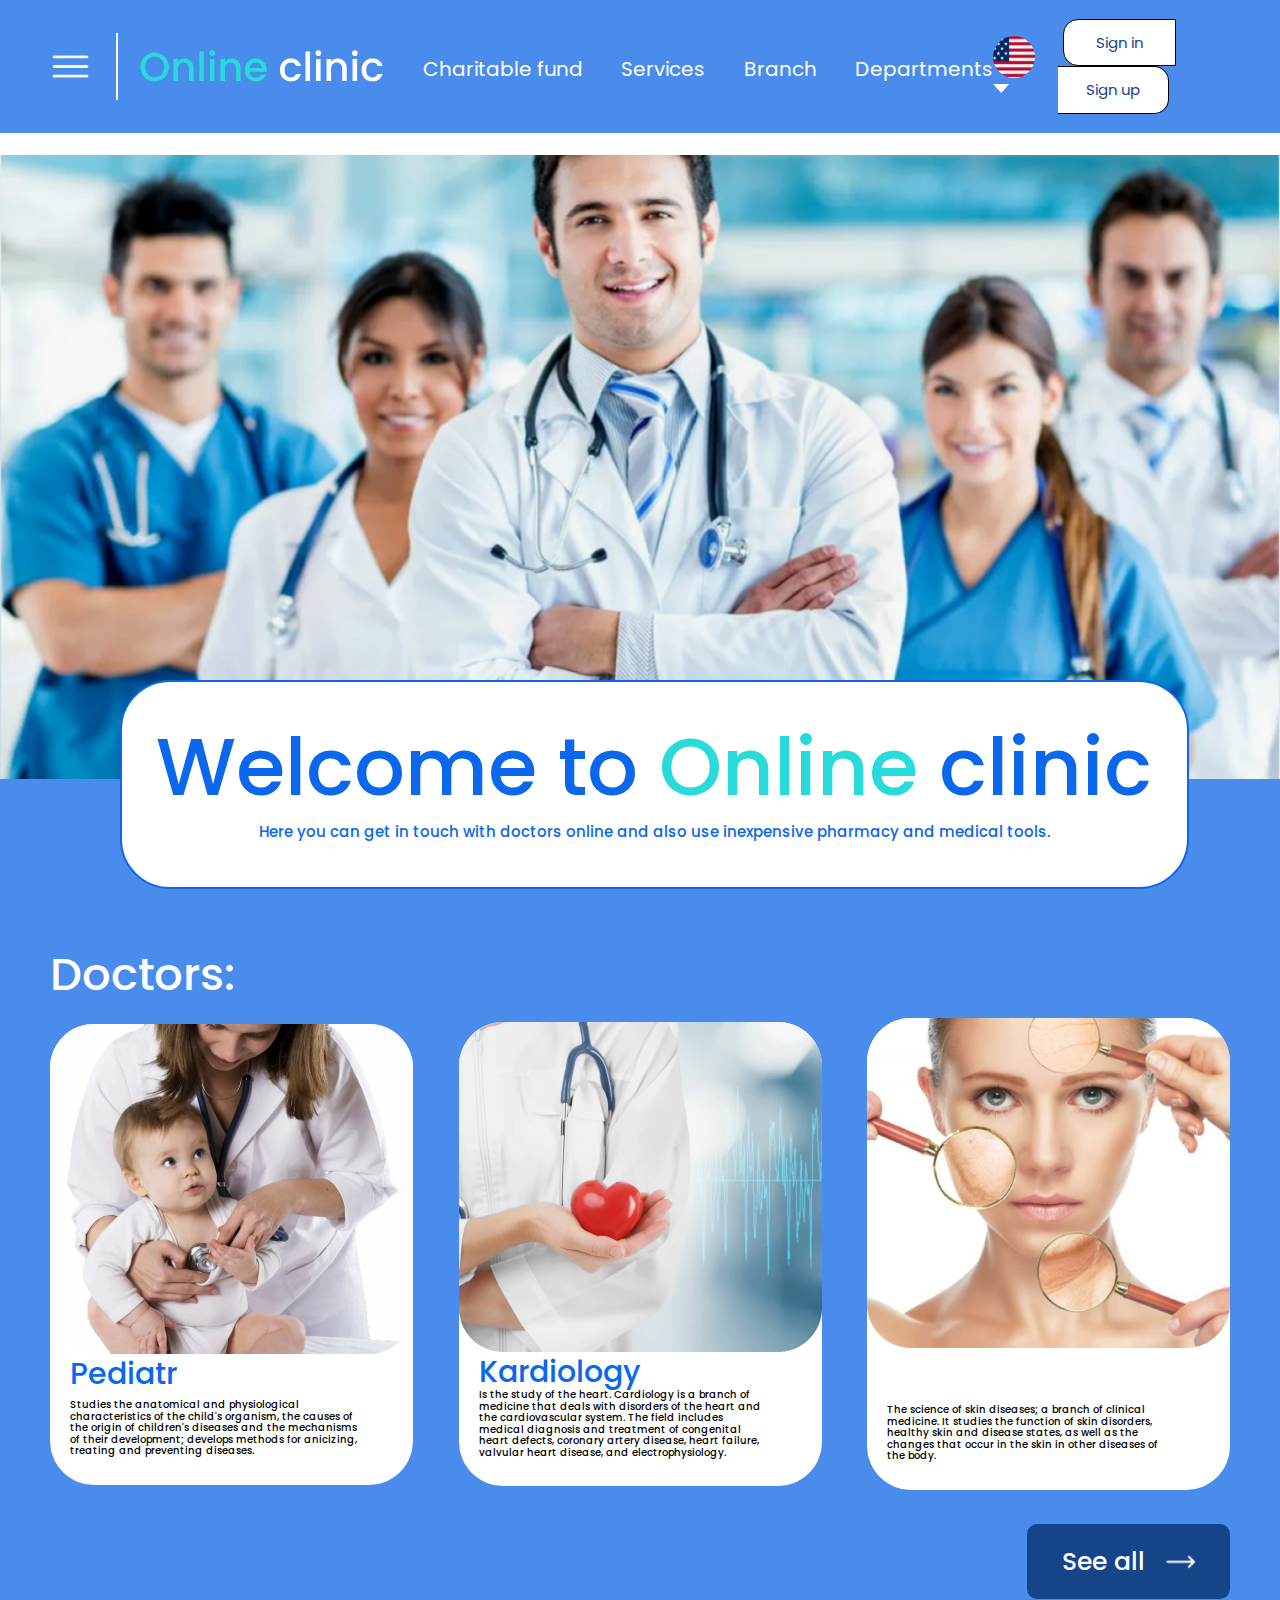
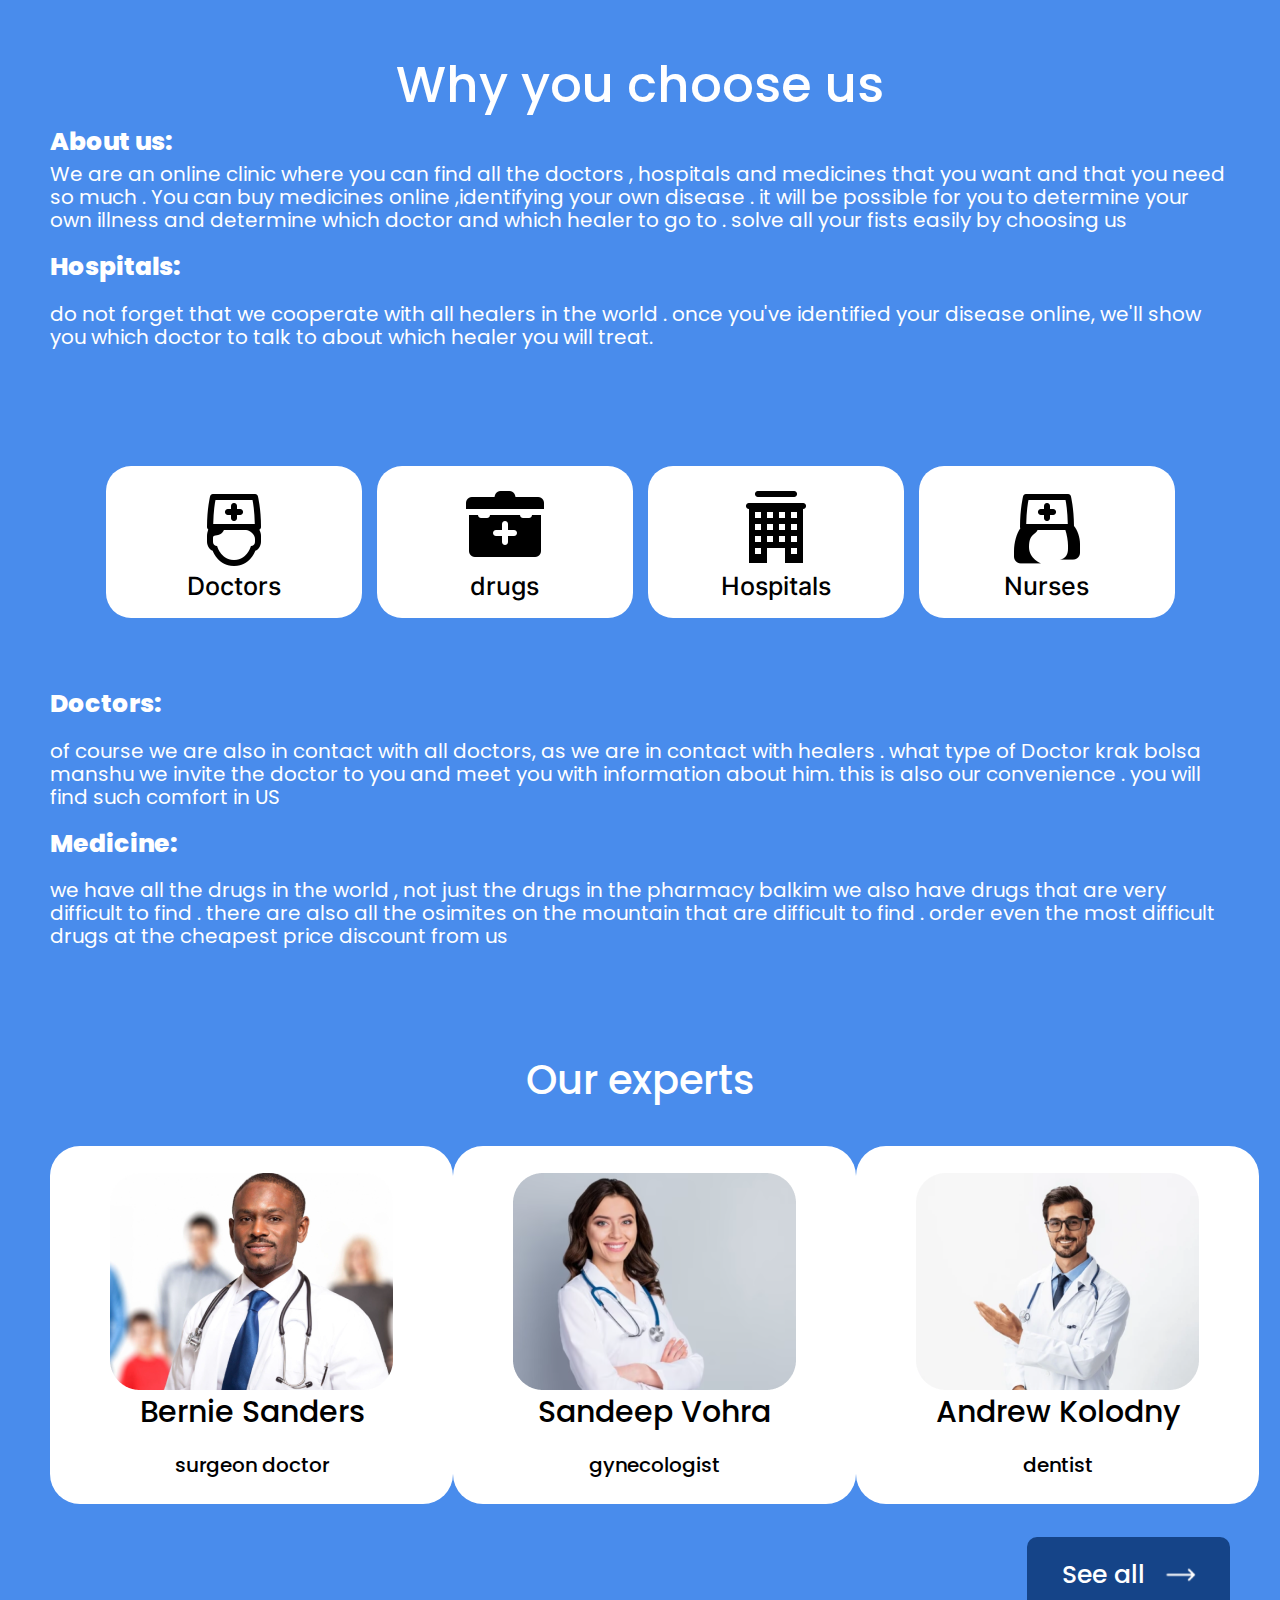
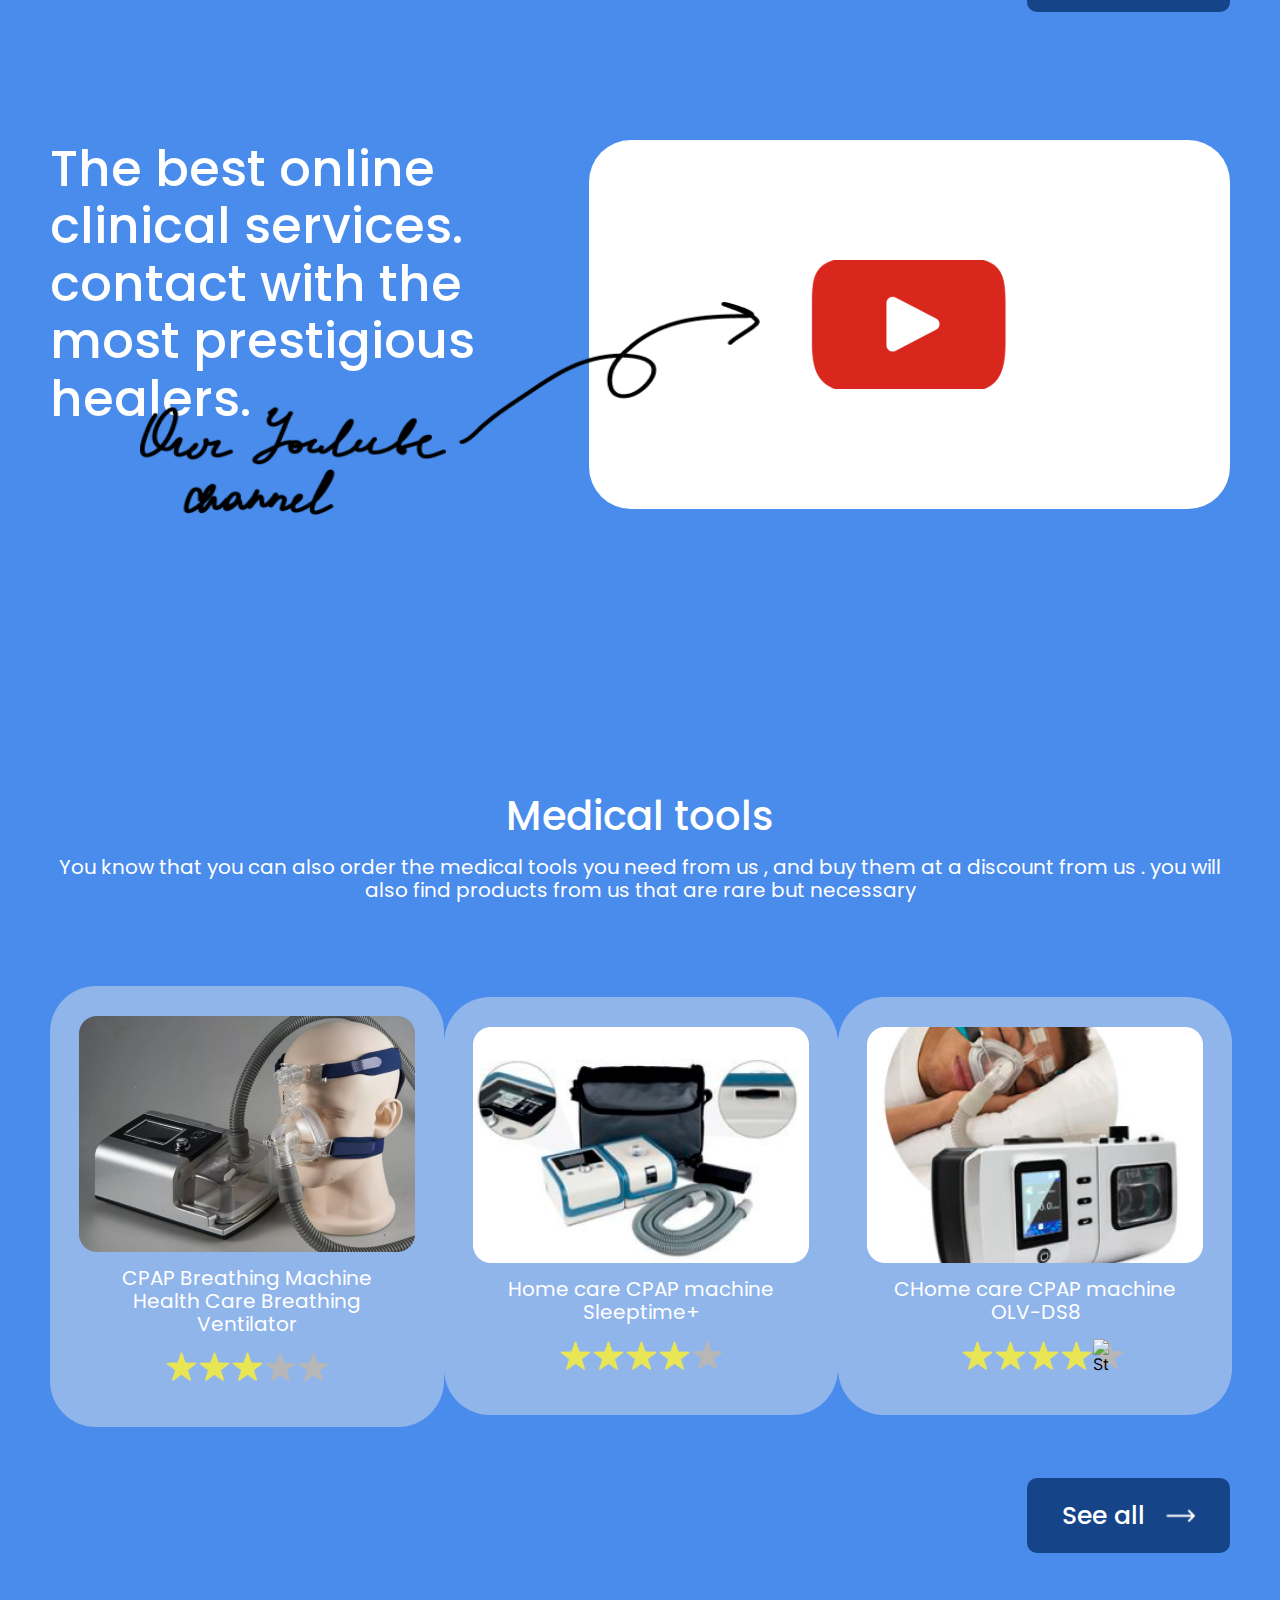
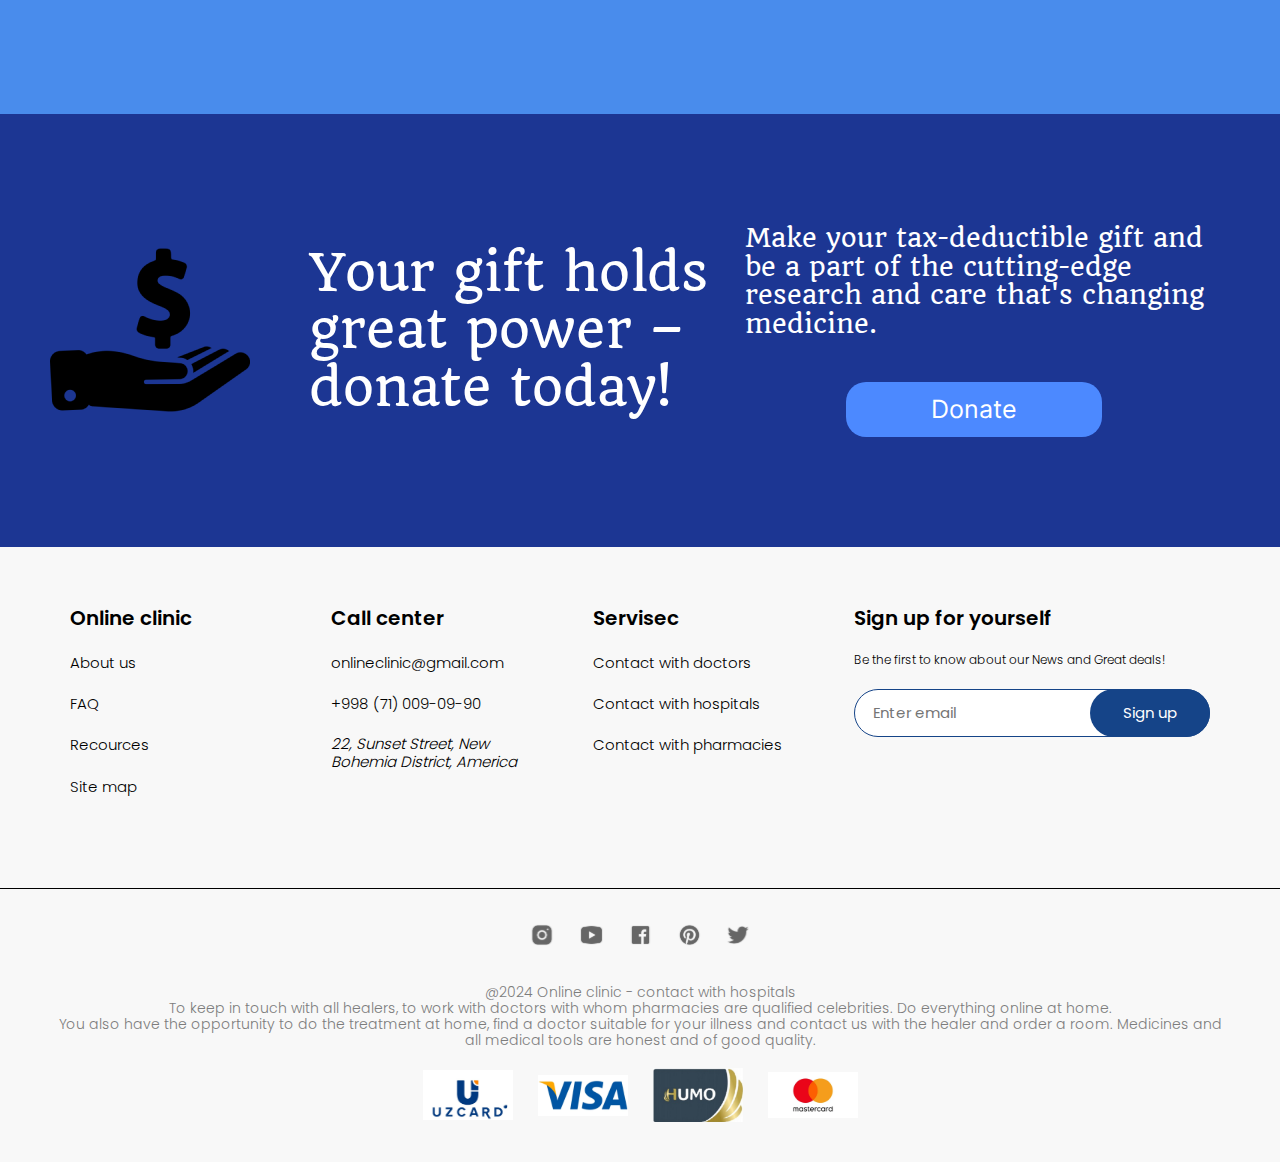
==== commit 6156b88b: "pages" ====
--- a/index.html
+++ b/index.html
@@ -4,7 +4,7 @@
 <head>
     <meta charset="UTF-8">
     <meta name="viewport" content="width=device-width, initial-scale=1.0">
-    <title>Document</title>
+    <title>Online Clinic</title>
     <link rel="stylesheet" href="./main.css">
 </head>
 
@@ -21,22 +21,22 @@
 
                 <ul class="site-header__list">
                     <li class="site-header__item">
-                        <a href="#" class="site-header__item-link">
+                        <a href="./about-us.html" class="site-header__item-link1">
                             Charitable fund
                         </a>
                     </li>
                     <li class="site-header__item">
-                        <a href="#" class="site-header__item-link">
+                        <a href="./contact.html" class="site-header__item-link2">
                             Services
                         </a>
                     </li>
                     <li class="site-header__item">
-                        <a href="#" class="site-header__item-link">
+                        <a href="./address.html" class="site-header__item-link3">
                             Branch
                         </a>
                     </li>
                     <li class="site-header__item">
-                        <a href="#" class="site-header__item-link">
+                        <a href="#" class="site-header__item-link4">
                             Departments
                         </a>
                     </li>
@@ -52,10 +52,10 @@
                         </div>
                     </div>
                     <div class="site-header__form-box">
-                        <a href="#" class="site-header__form-box-sign">
+                        <a href="./sign-in.html" class="site-header__form-box-sign">
                             <button class="btn-sign">Sign in</button>
                         </a>
-                        <a href="#" class="site-header__form-box-log">
+                        <a href="./sign-up.html" class="site-header__form-box-log">
                             <button class="btn-log">Sign up</button>
                         </a>
                     </div>
@@ -65,6 +65,232 @@
     </header>
 
     <main>
+        <section class="hero">
+            <div class="container hero-container">
+                <div class="hero__inner">
+                    <div class="hero__main">
+                        <h1 class="hero__main-heading">Welcome to <span class="hero__main-span">Online</span> clinic
+                        </h1>
+                        <p class="hero__main-text">Here you can get in touch with doctors online and also use
+                            inexpensive pharmacy and medical tools.</p>
+                    </div>
+                </div>
+            </div>
+        </section>
+
+        <section class="doctor">
+            <div class="container">
+                <div class="doctor__inner">
+                    <h2 class="doctor__inner-heading">
+                        Doctors:
+                    </h2>
+                    <ul class="doctor__inner-list">
+                        <li class="doctor__inner-item">
+                            <img src="./images/pediatr.png" alt="Doctor" class="doctor__inner-item-img">
+                            <div class="doctor__inner-item-title-box">
+                                <h3 class="doctor__inner-item-title">
+                                    Pediatr
+                                </h3>
+                                <p class="doctor__inner-item-text doctor__inner-item-text-mb">Studies the anatomical and
+                                    physiological
+                                    characteristics
+                                    of the child's organism, the causes of the origin of children's diseases and the
+                                    mechanisms of their development; develops methods for anicizing, treating and
+                                    preventing
+                                    diseases.</p>
+                            </div>
+                        </li>
+                        <li class="doctor__inner-item">
+                            <img src="./images/kardiolog.png" alt="Doctor" class="doctor__inner-item-img">
+                            <div class="doctor__inner-item-title-box">
+                                <h3 class="doctor__inner-item-title">
+                                    Kardiology
+                                </h3>
+                                <p class="doctor__inner-item-text">Is the study of the heart. Cardiology is a branch of
+                                    medicine that deals with disorders of the heart and the cardiovascular system. The
+                                    field
+                                    includes medical diagnosis and treatment of congenital heart defects, coronary
+                                    artery
+                                    disease, heart failure, valvular heart disease, and electrophysiology. </p>
+                            </div>
+                        </li>
+                        <li class="doctor__inner-item">
+                            <img src="./images/mask.png" alt="Doctor" class="doctor__inner-item-img">
+                            <div class="doctor__inner-item-title-box">
+                                <p class="doctor__inner-item-text doctor__inner-item-text-mt">The science of skin
+                                    diseases;
+                                    a branch of clinical medicine. It studies the function of skin disorders, healthy
+                                    skin
+                                    and disease states, as well as the changes that occur in the skin in other diseases
+                                    of
+                                    the body.</p>
+                            </div>
+                        </li>
+                    </ul>
+                    <div class="example__inner-btn-box">
+                        <button type="button" class="example__inner-btn">
+                            <p class="example__inner-btn-text">See all</p>
+                            <img class="example__inner-btn-img" src="./images/Right-Arrow.svg" alt="right arrow">
+                        </button>
+                    </div>
+                </div>
+            </div>
+        </section>
+
+        <section class="medicine-choose">
+            <div class="container">
+                <div class="medicine-choose_inner">
+                    <div class="medicine-choose_inner-title-div">
+                        <h2 class="medicine-choose_inner-title">Why you choose us</h2>
+                    </div>
+                    <h4 class="medicine-choose_inner-about medicine-choose_inner-about-mb">About us:</h4>
+                    <p class="medicine-choose_inner-about-text">We are an online clinic where you can find all the
+                        doctors , hospitals and medicines that you
+                        want and that you need so much . You can buy medicines online ,identifying your own disease . it
+                        will be possible for you to determine your own illness and determine which doctor and which
+                        healer to go to . solve all your fists easily by choosing us</p>
+                    <h4 class="medicine-choose_inner-about">Hospitals:</h4>
+                    <p class="medicine-choose_inner-about-text">do not forget that we cooperate with all healers in the
+                        world . once you've identified your
+                        disease online, we'll show you which doctor to talk to about which healer you will treat.</p>
+                    <div class="medicine-choose_inner-desc">
+                        <div class="medicine-choose_inner-doctors">
+                            <img src="./images/Nurse Male.svg" alt="#">
+                            <h3 class="medicine-choose_inner-doctors-name">Doctors</h3>
+                        </div>
+                        <div class="medicine-choose_inner-doctors">
+                            <img src="./images/Organ Transplantation.svg" alt="#">
+                            <h3 class="medicine-choose_inner-doctors-name">drugs</h3>
+
+                        </div>
+                        <div class="medicine-choose_inner-doctors">
+                            <img src="./images/Building.svg" alt="#">
+                            <h3 class="medicine-choose_inner-doctors-name">Hospitals</h3>
+
+                        </div>
+                        <div class="medicine-choose_inner-doctors">
+                            <img src="./images/Nurse.svg" alt="#">
+                            <h3 class="medicine-choose_inner-doctors-name">Nurses</h3>
+
+                        </div>
+                    </div>
+                    <h4 class="medicine-choose_inner-about medicine-choose_inner-about-doctors">Doctors:</h4>
+                    <p class="medicine-choose_inner-about-text">of course we are also in contact with all doctors,
+                        as we are in contact with healers . what type of Doctor krak bolsa manshu we invite the
+                        doctor to you and meet you with information about him. this is also our convenience . you
+                        will find such comfort in US</p>
+                    <h4 class="medicine-choose_inner-about">Medicine:</h4>
+                    <p class="medicine-choose_inner-about-text">we have all the drugs in the world , not just the
+                        drugs in the pharmacy balkim we also have drugs that are very difficult to find . there are
+                        also all the osimites on the mountain that are difficult to find . order even the most
+                        difficult drugs at the cheapest price discount from us</p>
+                </div>
+            </div>
+        </section>
+
+        <section class="example">
+            <div class="container">
+                <div class="example__inner">
+                    <h2 class="example__inner-heading">
+                        Our experts
+                    </h2>
+                    <ul class="example__inner-list">
+                        <li class="example__inner-item">
+                            <img src="./images/doctor1.png" alt="Doctor" class="example__inner-item-img">
+                            <h3 class="example__inner-item-title">Bernie Sanders</h3>
+                            <p class="example__inner-item-text">surgeon doctor</p>
+                        </li>
+                        <li class="example__inner-item">
+                            <img src="./images/doctor2.png" alt="Doctor" class="example__inner-item-img">
+                            <h3 class="example__inner-item-title">Sandeep Vohra</h3>
+                            <p class="example__inner-item-text">gynecologist</p>
+                        </li>
+                        <li class="example__inner-item">
+                            <img src="./images/doctor3.png" alt="Doctor" class="example__inner-item-img">
+                            <h3 class="example__inner-item-title">Andrew Kolodny</h3>
+                            <p class="example__inner-item-text">dentist</p>
+                        </li>
+                    </ul>
+                    <div class="example__inner-btn-box">
+                        <button type="button" class="example__inner-btn">
+                            <p class="example__inner-btn-text">See all</p>
+                            <img class="example__inner-btn-img" src="./images/Right-Arrow.svg" alt="right arrow">
+                        </button>
+                    </div>
+                </div>
+            </div>
+        </section>
+
+        <section class="youtube">
+            <div class="container">
+                <div class="youtube__inner">
+                    <h2 class="youtube__inner-heading">
+                        The best online clinical services. contact with the most prestigious healers.
+                    </h2>
+                    <a href="#" class="youtube__inner-link">
+                        <img class="youtube__inner-link-img" src="./images/youtube-logo.svg" alt="Youtube">
+                    </a>
+                </div>
+            </div>
+        </section>
+
+        <section class="tool">
+            <div class="container">
+                <div class="tool__inner">
+                    <h2 class="tool__inner-heading">Medical tools</h2>
+                    <p class="tool__inner-text">You know that you can also order the medical tools you need from us ,
+                        and buy them at a discount from us . you will also find products from us that are rare but
+                        necessary</p>
+                    <ul class="tool__inner-list">
+                        <li class="tool__inner-item">
+                            <img src="./images/./tool1.png" alt="Tool" class="tool__inner-item-img">
+                            <h3 class="tool__inner-item-title">CPAP Breathing Machine Health Care Breathing Ventilator
+                            </h3>
+                            <div class="tool__inner-item-star-box">
+                                <img class="tool__inner-item-star" src="./images/Star-100.svg" alt="Star">
+                                <img class="tool__inner-item-star" src="./images/Star-100.svg" alt="Star">
+                                <img class="tool__inner-item-star" src="./images/Star-100.svg" alt="Star">
+                                <img class="tool__inner-item-star" src="./images/Star.svg" alt="Star">
+                                <img class="tool__inner-item-star" src="./images/Star.svg" alt="Star">
+                            </div>
+                        </li>
+                        <li class="tool__inner-item">
+                            <img src="./images/./tool2.png" alt="Tool" class="tool__inner-item-img">
+                            <h3 class="tool__inner-item-title">Home care CPAP machine Sleeptime+
+                            </h3>
+                            <div class="tool__inner-item-star-box">
+                                <img class="tool__inner-item-star" src="./images/Star-100.svg" alt="Star">
+                                <img class="tool__inner-item-star" src="./images/Star-100.svg" alt="Star">
+                                <img class="tool__inner-item-star" src="./images/Star-100.svg" alt="Star">
+                                <img class="tool__inner-item-star" src="./images/Star-100.svg" alt="Star">
+                                <img class="tool__inner-item-star" src="./images/Star.svg" alt="Star">
+                            </div>
+                        </li>
+                        <li class="tool__inner-item">
+                            <img src="./images/./tool3.png" alt="Tool" class="tool__inner-item-img">
+                            <h3 class="tool__inner-item-title">CHome care CPAP machine OLV-DS8
+                            </h3>
+                            <div class="tool__inner-item-star-box">
+                                <img class="tool__inner-item-star" src="./images/Star-100.svg" alt="Star">
+                                <img class="tool__inner-item-star" src="./images/Star-100.svg" alt="Star">
+                                <img class="tool__inner-item-star" src="./images/Star-100.svg" alt="Star">
+                                <img class="tool__inner-item-star" src="./images/Star-100.svg" alt="Star">
+                                <img class="tool__inner-item-star-50" src="./images/Star-50.svg" alt="Star">
+                                <img class="tool__inner-item-star tool__inner-item-star-poa" src="./images/Star.svg"
+                                    alt="Star">
+                            </div>
+                        </li>
+                    </ul>
+                    <div class="example__inner-btn-box">
+                        <button type="button" class="example__inner-btn">
+                            <p class="example__inner-btn-text">See all</p>
+                            <img class="example__inner-btn-img" src="./images/Right-Arrow.svg" alt="right arrow">
+                        </button>
+                    </div>
+                </div>
+            </div>
+        </section>
+
         <section class="medicine-donate">
             <div class="container">
                 <div class="medicine-donate_inner">
@@ -80,7 +306,6 @@
             </div>
         </section>
     </main>
-
 
     <footer>
         <div style="border-bottom: 1px solid #000;">
@@ -101,7 +326,8 @@
                             <li><a href="mailto:onlineclinic@gmail.com">onlineclinic@gmail.com</a></li>
                             <li><a href="tel:+998710090990">+998 (71) 009-09-90</a></li>
                             <li>
-                                <address class="footer-address">22, Sunset Street, New Bohemia District, America</address>
+                                <address class="footer-address">22, Sunset Street, New Bohemia District, America
+                                </address>
                             </li>
                         </ul>
                     </div>
@@ -152,6 +378,7 @@
 
     </footer>
 
+    <script src="./app.js"></script>
 </body>
 
 </html>--- a/main.css
+++ b/main.css
@@ -344,6 +344,7 @@
 :root {
   --font-family: "Poppins", sans-serif;
   --second-family: "Quando", sans-serif;
+  --third-family: "Inter", sans-serif;
 }
 @font-face {
   font-family: "Quando";
@@ -407,6 +408,32 @@
   font-style: normal;
   font-display: swap;
 }
+@font-face {
+  font-family: "Inter";
+  src: url("./fonts/Inter-Bold.woff2") format("woff2"),
+    url("./fonts/Inter-Bold.woff") format("woff");
+  font-weight: bold;
+  font-style: normal;
+  font-display: swap;
+}
+
+@font-face {
+  font-family: "Inter";
+  src: url("./fonts/Inter-Medium.woff2") format("woff2"),
+    url("./fonts/Inter-Medium.woff") format("woff");
+  font-weight: 500;
+  font-style: normal;
+  font-display: swap;
+}
+
+@font-face {
+  font-family: "Inter";
+  src: url("./fonts/Inter-Regular.woff2") format("woff2"),
+    url("./fonts/Inter-Regular.woff") format("woff");
+  font-weight: normal;
+  font-style: normal;
+  font-display: swap;
+}
 *,
 *::before,
 *::after {
@@ -417,6 +444,7 @@
 body {
   font-family: "Poppins", "Arial", sans-serif;
   font-family: "Quando", "Arial", sans-serif;
+  font-family: "Inter", "Arial", sans-serif;
   overflow-x: hidden;
 }
 img {
@@ -468,11 +496,33 @@
   display: flex;
   align-items: center;
   max-width: 570px;
+  margin-top: 7px;
   width: 100%;
   justify-content: space-between;
   list-style-type: none;
 }
-.site-header__item-link {
+.site-header__item-link1 {
+  text-decoration: none;
+  font-family: var(--font-family);
+  font-weight: 400;
+  font-size: 20px;
+  color: #fff;
+}
+.site-header__item-link2 {
+  text-decoration: none;
+  font-family: var(--font-family);
+  font-weight: 400;
+  font-size: 20px;
+  color: #fff;
+}
+.site-header__item-link3 {
+  text-decoration: none;
+  font-family: var(--font-family);
+  font-weight: 400;
+  font-size: 20px;
+  color: #fff;
+}
+.site-header__item-link4 {
   text-decoration: none;
   font-family: var(--font-family);
   font-weight: 400;
@@ -521,6 +571,393 @@
 }
 /* SITE-HEADER ended */
 
+/* HERO started */
+.hero {
+  position: relative;
+  padding-top: 624px;
+  width: 100%;
+  background-repeat: no-repeat;
+  background-position: center;
+  background-image: url("./images/hero-img.png");
+  background-size: cover;
+}
+.hero-container {
+  padding: 0 167px;
+}
+.hero__main {
+  position: absolute;
+  top: 525px;
+  left: calc(50% - 520px);
+  padding-top: 39px;
+  padding-left: 34px;
+  padding-right: 35px;
+  padding-bottom: 47px;
+  text-align: center;
+  border: 2px solid #0b67eb;
+  border-radius: 50px;
+  background-color: #fff;
+}
+.hero__main-heading {
+  font-family: var(--font-family);
+  font-weight: 500;
+  font-size: 80px;
+  color: #0b67eb;
+  margin: 0;
+  padding: 0;
+  margin-bottom: 10px;
+}
+.hero__main-span {
+  display: inline-block;
+  font-family: var(--font-family);
+  font-weight: 500;
+  color: #29dada;
+}
+.hero__main-text {
+  font-family: var(--font-family);
+  font-weight: 500;
+  font-size: 15px;
+  color: #0b67eb;
+}
+/* HERO ended */
+
+/* DOCTOR started */
+.doctor {
+  padding-top: 170px;
+  background-color: #498cec;
+}
+.doctor__inner {
+  position: relative;
+  margin: auto;
+  display: grid;
+  overflow: hidden;
+}
+.doctor__inner-heading {
+  font-family: var(--font-family);
+  font-weight: 500;
+  font-size: 45px;
+  color: #fff;
+}
+.doctor__inner-list {
+  width: calc(250px * 18);
+  list-style-type: none;
+  display: flex;
+  margin-top: 18px;
+  margin-bottom: 34px;
+  align-items: center;
+  width: 100%;
+  justify-content: space-between;
+  animation: scroll 25s linear infinite;
+}
+.doctor__inner-list:hover {
+  animation-play-state: paused;
+}
+.doctor__inner-item {
+  transition: transform 1s;
+  background-color: #fff;
+  border-radius: 44px;
+  perspective: 100px;
+}
+/* @keyframes scroll {
+  0% {
+    transform: translateX(0);
+  }
+  100% {
+    transform: translateX(calc(-250px * 9));
+  }
+} */
+.doctor__inner-item:hover {
+  transform: translateZ(20px);
+}
+.doctor__inner-item-title {
+  font-family: var(--font-family);
+  font-weight: 500;
+  font-size: 30px;
+  color: #0b67eb;
+}
+.doctor__inner-item-text {
+  font-family: var(--font-family);
+  font-weight: 500;
+  font-size: 10px;
+  color: #000;
+}
+.doctor__inner-item-text-mb {
+  margin-top: 8px;
+}
+.doctor__inner-item-title-box {
+  padding-top: 3px;
+  padding-left: 20px;
+  width: 326px;
+  padding-right: 17px;
+  padding-bottom: 28px;
+}
+.doctor__inner-item-img {
+  width: 363px;
+  height: 330px;
+}
+.doctor__inner-item-text-mt {
+  margin-top: 53px;
+}
+/* DOCTOR ended */
+
+/* MEDINCE-CHOOSE started */
+.medicine-choose {
+  padding-top: 57px;
+  background-color: #498cec;
+}
+.medicine-choose_inner-title {
+  font-family: var(--font-family);
+  margin-bottom: 15px;
+  font-weight: 500;
+  font-size: 50px;
+  color: #fff;
+}
+.medicine-choose_inner-desc {
+  display: flex;
+  align-items: center;
+  justify-content: center;
+  gap: 15px;
+}
+.medicine-choose_inner-desc {
+  margin-top: 117px;
+  margin-bottom: 72px;
+}
+.medicine-choose_inner-doctors-name {
+  font-family: var(--font4);
+  font-weight: 500;
+  font-size: 25px;
+  color: #000;
+}
+
+.medicine-choose_inner-doctors {
+  display: flex;
+  flex-direction: column;
+  align-items: center;
+  text-align: center;
+  justify-content: center;
+  background-color: #fff;
+  border-radius: 25px;
+  width: 256px;
+  height: 152px;
+}
+.medicine-choose_inner-title-div {
+  text-align: center;
+}
+.medicine-choose_inner-about-text {
+  font-family: var(--font-family);
+  font-weight: 400;
+  font-size: 20px;
+  color: #fff;
+}
+.medicine-choose_inner-about {
+  font-family: var(--font-family);
+  font-weight: 700;
+  font-size: 25px;
+  color: #fff;
+  margin-top: 21px;
+  margin-bottom: 21px;
+}
+.medicine-choose_inner-about-mb {
+  margin-bottom: 6px;
+  margin-top: 0;
+}
+.medicine-choose_inner-about-doctors {
+  margin-top: 0;
+}
+/* EXAPLE started */
+.example {
+  background-color: #498cec;
+  padding-top: 109px;
+}
+.example__inner-heading {
+  text-align: center;
+  font-family: var(--font-family);
+  font-weight: 500;
+  font-size: 40px;
+  color: #fff;
+  margin-bottom: 43px;
+}
+.example__inner-list {
+  display: flex;
+  width: 100%;
+  justify-content: space-between;
+  align-items: center;
+  margin-bottom: 33px;
+  list-style-type: none;
+}
+.example__inner-item {
+  text-align: center;
+  padding: 27px 60px;
+  display: inline-block;
+  border-radius: 30px;
+  background-color: #fff;
+}
+.example__inner-item-img {
+  width: 283px;
+  height: 217px;
+}
+.example__inner-item-title {
+  font-family: var(--font-family);
+  font-weight: 500;
+  font-size: 30px;
+  margin-top: 5px;
+  margin-bottom: 24px;
+  color: #000;
+}
+.example__inner-item-text {
+  font-family: var(--font-family);
+  font-weight: 500;
+  font-size: 20px;
+  color: #000;
+}
+.example__inner-btn-box {
+  display: flex;
+  align-items: center;
+  justify-content: flex-end;
+}
+.example__inner-btn {
+  border: none;
+  display: flex;
+  align-items: center;
+  gap: 20px;
+  padding-top: 16px;
+  padding-bottom: 14px;
+  padding-left: 35px;
+  padding-right: 34px;
+  border-radius: 10px;
+  background-color: #154488;
+}
+.example__inner-btn-text {
+  font-family: var(--font-family);
+  font-weight: 500;
+  font-size: 25px;
+  color: #fff;
+}
+.example__inner-btn-img {
+  width: 31px;
+  height: 45px;
+}
+/* EXAPLE ended */
+
+/* YOUTUBE started */
+.youtube {
+  position: relative;
+  padding-top: 128px;
+  padding-bottom: 142px;
+  background-color: #498cec;
+}
+.youtube::before {
+  content: "";
+  position: absolute;
+  top: 290px;
+  left: calc(50% - 500px);
+  width: 620px;
+  height: 213px;
+  z-index: 10;
+  background-image: url("./images/channel.png");
+  background-size: 620px 213px;
+  background-repeat: no-repeat;
+}
+.youtube__inner {
+  display: flex;
+  width: 100%;
+  justify-content: space-between;
+}
+.youtube__inner-heading {
+  font-family: var(--font-family);
+  font-weight: 500;
+  font-size: 50px;
+  color: #fff;
+}
+.youtube__inner-link {
+  display: inline-block;
+  text-decoration: none;
+  padding: 120px 220px;
+  background-color: #fff;
+  border-radius: 42px;
+}
+.youtube__inner-link-img {
+  width: 201px;
+  height: 129px;
+}
+/* YOUTUBE ended */
+
+/* TOOL started */
+.tool {
+  background-color: #498cec;
+  padding-bottom: 161px;
+  padding-top: 142px;
+}
+.tool__inner-heading {
+  font-family: var(--font-family);
+  font-weight: 500;
+  font-size: 40px;
+  text-align: center;
+  margin-bottom: 17px;
+  color: #fff;
+}
+.tool__inner-text {
+  margin-bottom: 84px;
+  font-family: var(--font-family);
+  font-weight: 400;
+  font-size: 20px;
+  text-align: center;
+  color: #fff;
+}
+.tool__inner-list {
+  list-style-type: none;
+  display: flex;
+  align-items: center;
+  margin-bottom: 51px;
+  width: 100%;
+  justify-content: space-between;
+}
+.tool__inner-item {
+  text-align: center;
+  padding-bottom: 43px;
+  padding-top: 30px;
+  border-radius: 46px;
+  padding-left: 29px;
+  padding-right: 29px;
+  background-color: #8fb5eb;
+}
+.tool__inner-item-img {
+  width: 336px;
+  height: 236px;
+}
+.tool__inner-item-title {
+  font-family: var(--font-family);
+  font-weight: 400;
+  font-size: 20px;
+  text-align: center;
+  color: #fff;
+  max-width: 320px;
+  width: 100%;
+  margin: 15px auto;
+}
+.tool__inner-item-star-box {
+  position: relative;
+  display: flex;
+  align-items: center;
+  justify-content: center;
+}
+.tool__inner-item-star {
+  width: 33px;
+  height: 33px;
+}
+.tool__inner-item-star-50 {
+  width: 16px;
+  height: 33px;
+  z-index: 3;
+}
+.tool__inner-item-star-poa {
+  position: absolute;
+  width: 33px;
+  height: 33px;
+  top: 0px;
+  left: 225px;
+}
+/* TOOL ended */
+
 /* MED-DONATE started */
 .medicine-donate_inner {
   display: flex;
@@ -690,7 +1127,7 @@
   font-family: var(--font-family);
   font-weight: 300;
   font-size: 15px;
-  color: #000;  
+  color: #000;
   max-width: 330px;
 }
 .footer-payment img {
@@ -706,3 +1143,210 @@
   color: #7d7d7d;
 }
 /* SITE-FOOTER ended */
+.bg-body {
+  background-color: #4c89ff;
+}
+/* .sign-in-box::before {
+  content: "";
+  position: absolute;
+  top: 25px;
+  left: calc(50% + 300px);
+  width: 550px;
+  height: 600px;
+  background-image: url('./images/square.png');
+  background-size: 550px 600px;
+  background-repeat: no-repeat;
+}
+.sign-in-box::after {
+  content: "";
+  position: absolute;
+  top: 32px;
+  left: calc(50% + 150px);
+  width: 550px;
+  height: 650px;
+  z-index: 1;
+  background-image: url('./images/doctor-women.png');
+  background-size: 550px 650px;
+  background-repeat: no-repeat;
+} */
+.sign-in-box-link {
+  text-decoration: none;
+  display: inline-block;
+  padding-top: 25px;
+  margin-bottom: 60px;
+}
+.sign-in-box-form {
+  margin-left: 140px;
+}
+.form {
+  position: relative;
+  width: 512px;
+}
+.form__label-tab-1 {
+  font-family: var(--font-family);
+  font-weight: 400;
+  font-size: 20px;
+  color: #fff;
+  padding: 13px 78px;
+  width: 233px;
+  padding-top: 0;
+  margin-right: 31px;
+  border-bottom: 3px solid #154488;
+  margin-bottom: 23px;
+  display: inline-block;
+}
+.form__label-tab-2 {
+  font-family: var(--font-family);
+  font-weight: 400;
+  padding: 13px 78px;
+  width: 233px;
+  padding-top: 0;
+  font-size: 20px;
+  color: #fff;
+  border-bottom: 3px solid #154488;
+  margin-bottom: 23px;
+  display: inline-block;
+}
+.form__input-tab-1:checked + .form__label-tab-1 {
+  border-bottom: 3px solid #fff;
+}
+.form__input-tab-2:checked + .form__label-tab-2 {
+  border-bottom: 3px solid #fff;
+}
+.sign-in {
+  margin-top: 17px;
+}
+.sign-label {
+  font-family: var(--font-family);
+  font-weight: 400;
+  font-size: 17px;
+  color: #fff;
+}
+.sign-input {
+  padding: 10px 21px;
+  border-radius: 10px;
+  border: none;
+  background-color: #fff;
+  width: 100%;
+  margin-bottom: 12px;
+  margin-top: 9px;
+}
+.sign-input-mb {
+  margin-bottom: 0;
+}
+.sign-btn {
+  border: none;
+  border-radius: 10px;
+  font-family: var(--font-family);
+  font-weight: 400;
+  font-size: 20px;
+  background-color: #154488;
+  color: #fff;
+  padding: 14px 46px;
+  margin-top: 26px;
+  margin-bottom: 0;
+}
+.btn-box {
+  display: flex;
+  justify-content: flex-end;
+}
+.sign-in {
+  transform: rotateY(180deg);
+  position: absolute;
+  backface-visibility: hidden;
+  transition: all 0.3s ease-in-out;
+}
+.sign-up {
+  position: absolute;
+  margin-top: 10px;
+  backface-visibility: hidden;
+  transition: all 0.3s ease-in-out;
+  transform: rotateY(180deg);
+}
+#tab-1:checked ~ .sign-in {
+  transform: rotateY(0);
+}
+#tab-2:checked ~ .sign-up {
+  transform: rotateY(0);
+}
+.box-label {
+  display: flex;
+  align-items: center;
+  justify-content: space-between;
+  width: 100%;
+}
+.sign {
+  font-family: var(--font-family);
+  font-weight: 500;
+  font-size: 11px;
+  color: #fff;
+}
+.sign-box {
+  display: flex;
+  align-items: center;
+  justify-content: center;
+  gap: 30px;
+}
+.sign-box-link {
+  text-decoration: none;
+  display: inline-block;
+}
+.about-hero {
+  position: relative;
+  padding-top: 215px;
+  padding-bottom: 215px;
+  width: 100%;
+  background-repeat: no-repeat;
+  background-position: center;
+  background-image: url("./images/hero-about-us.png");
+  background-size: cover;
+}
+.about-hero-container {
+  padding: 0 143px;
+}
+.about-hero__inner-heading {
+  font-family: var(--font-family);
+  font-weight: 500;
+  font-size: 90px;
+  color: #fff;
+}
+.contact-hero {
+  position: relative;
+  padding-top: 190px;
+  padding-bottom: 190px;
+  width: 100%;
+  background-repeat: no-repeat;
+  background-position: center;
+  background-image: url("./images/hero-page-img.png");
+  background-size: cover;
+}
+.contact-hero-container {
+  padding: 0 512px;
+}
+.contact-hero__inner-heading {
+  font-family: var(--font-family);
+  font-weight: 500; 
+  font-size: 90px;
+  text-align: center;
+  color: #fff;
+}
+.address-hero {
+  position: relative;
+  padding-top: 190px;
+  padding-bottom: 190px;
+  width: 100%;
+  background-repeat: no-repeat;
+  background-position: center;
+  background-image: url("./images/hero-page-img.png");
+  background-size: cover;
+}
+.address-hero-container {
+  padding: 0 535px;
+}
+.address-hero__inner-heading {
+  font-family: var(--font-family);
+  font-weight: 500;
+  text-align: center;
+  font-size: 90px;
+  color: #fff;
+}
